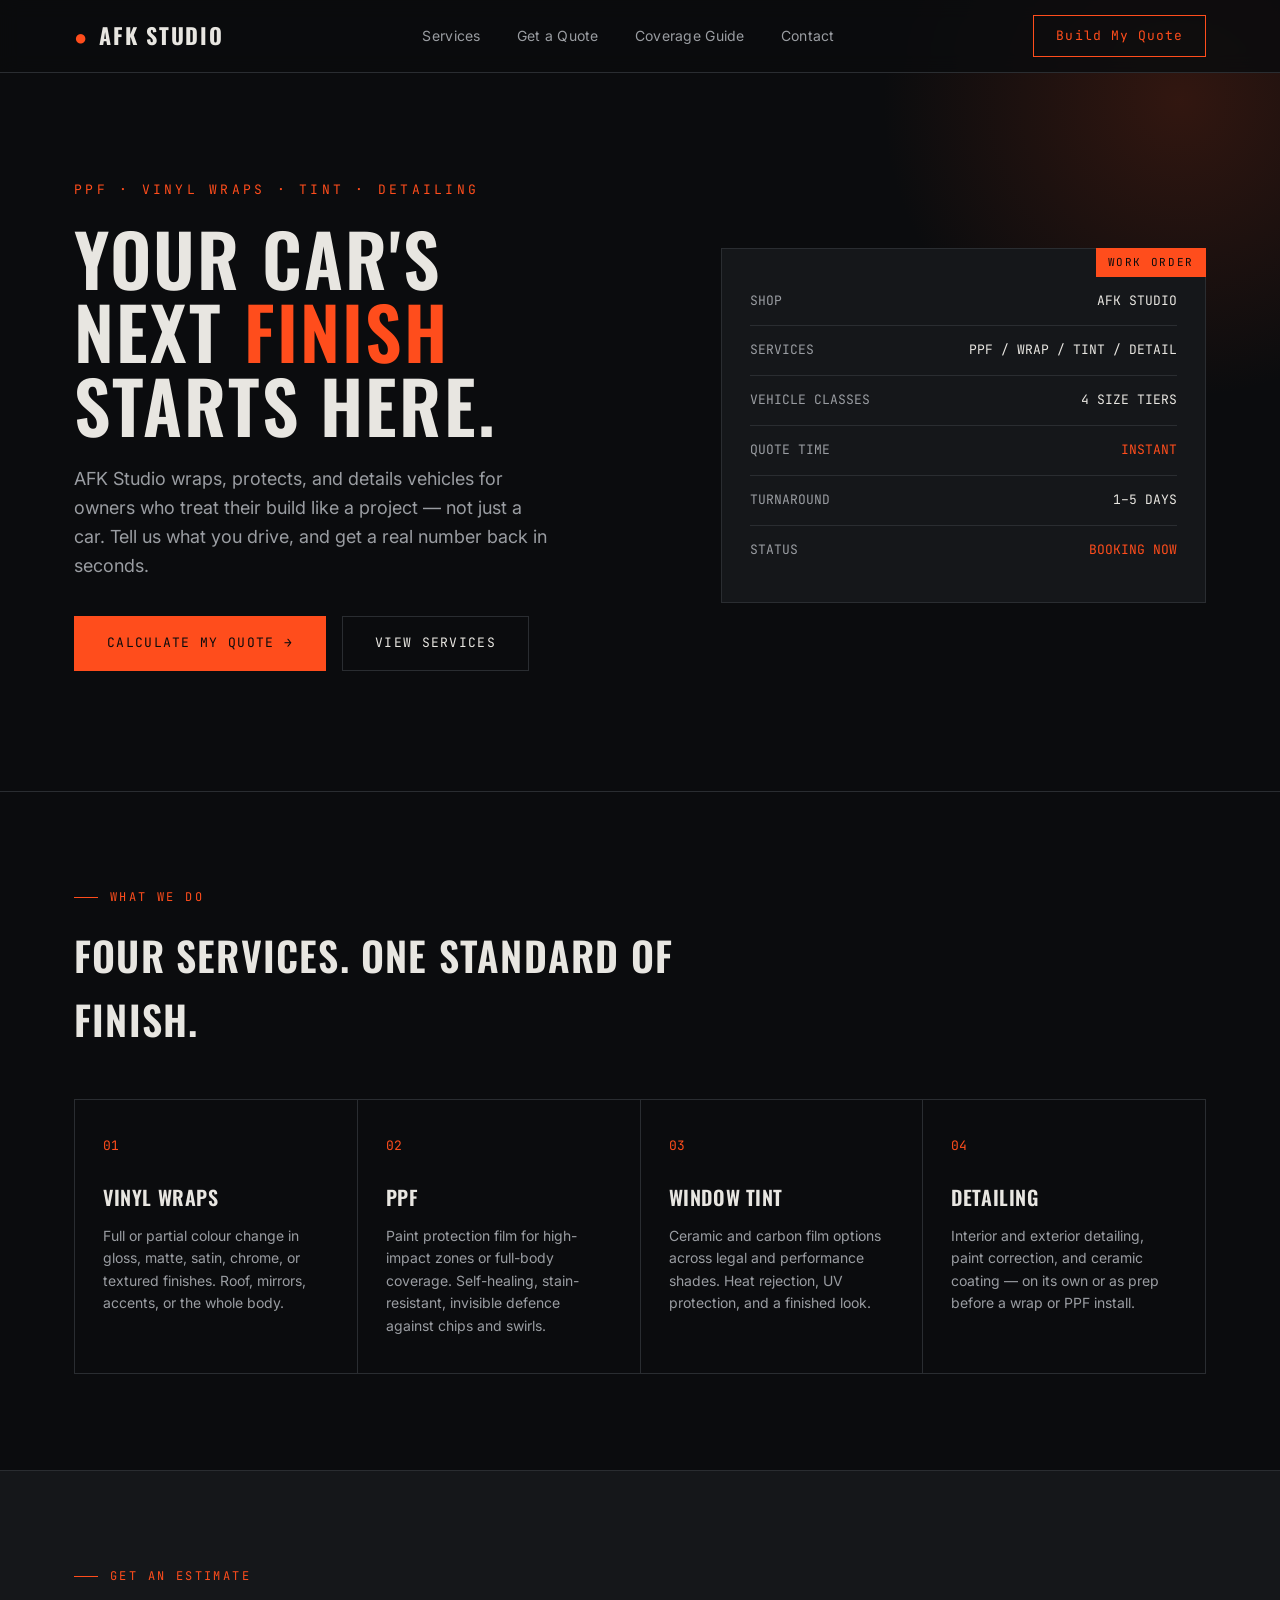
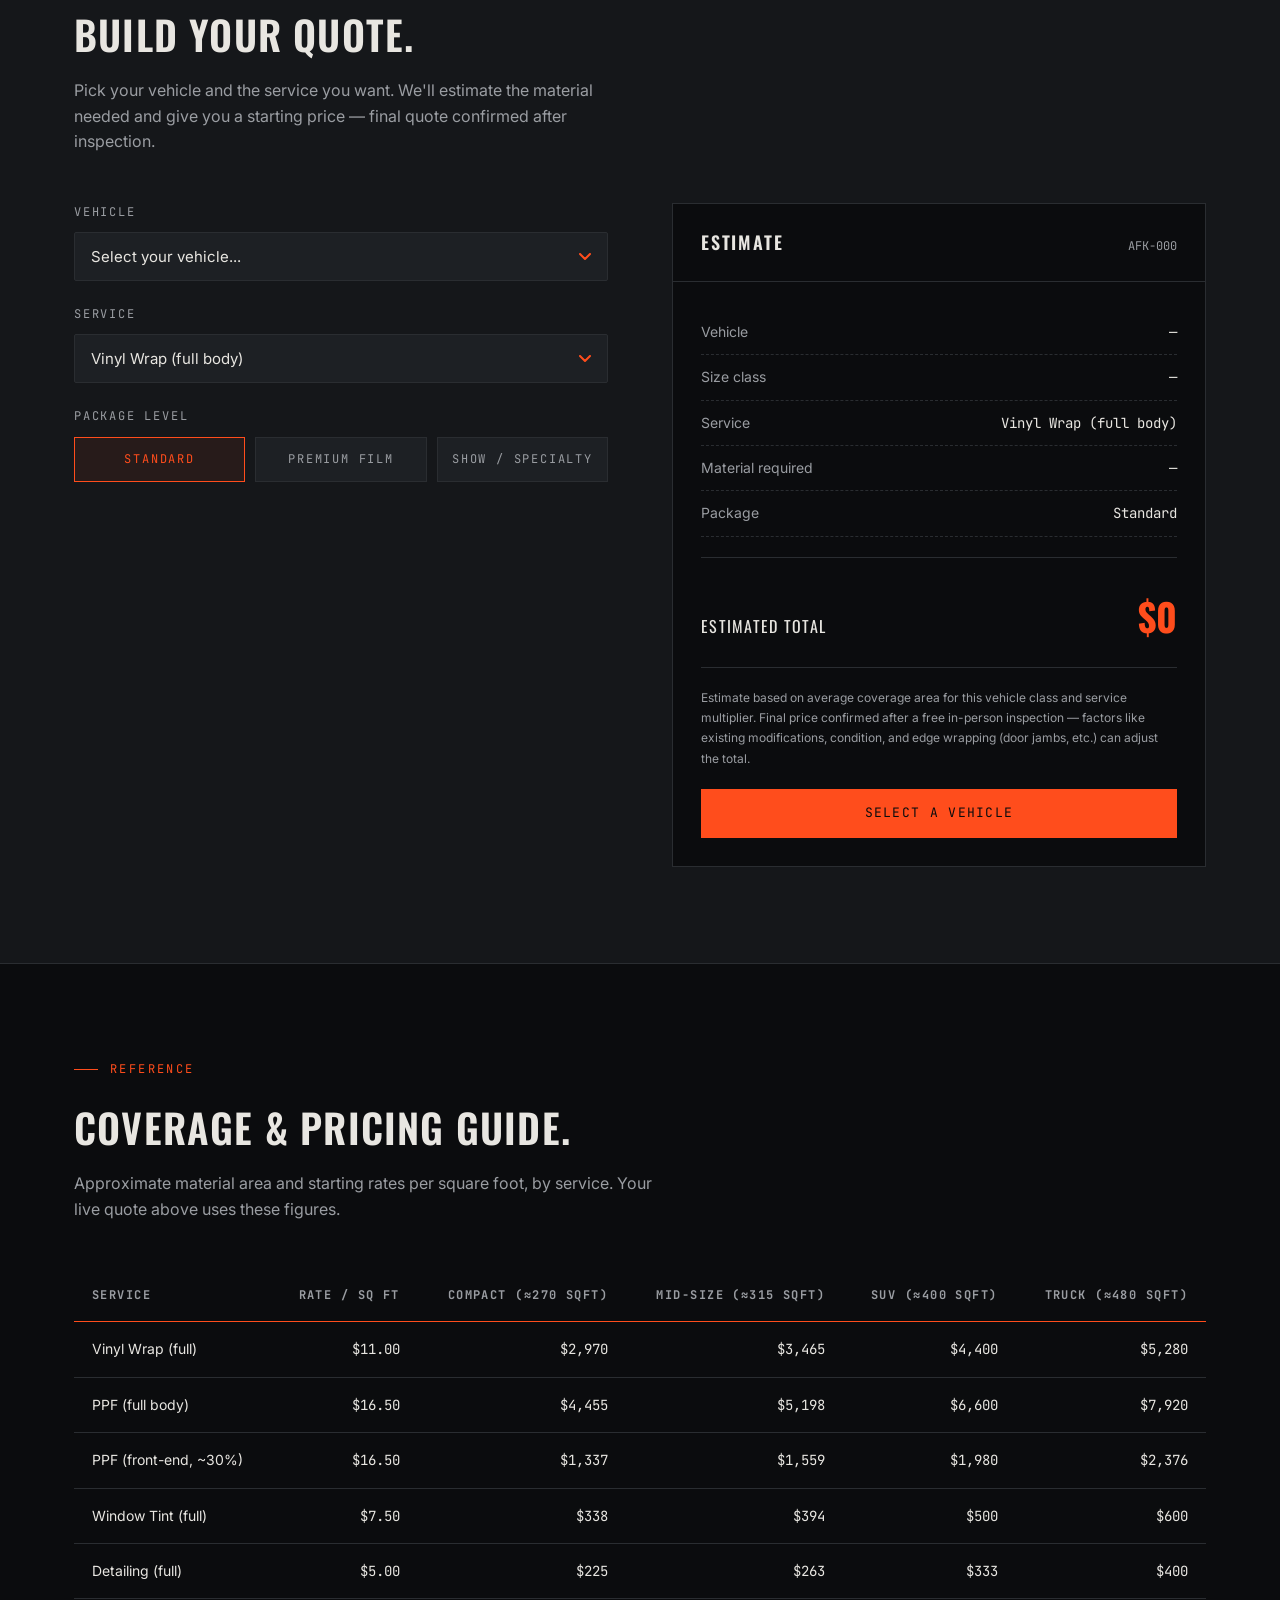
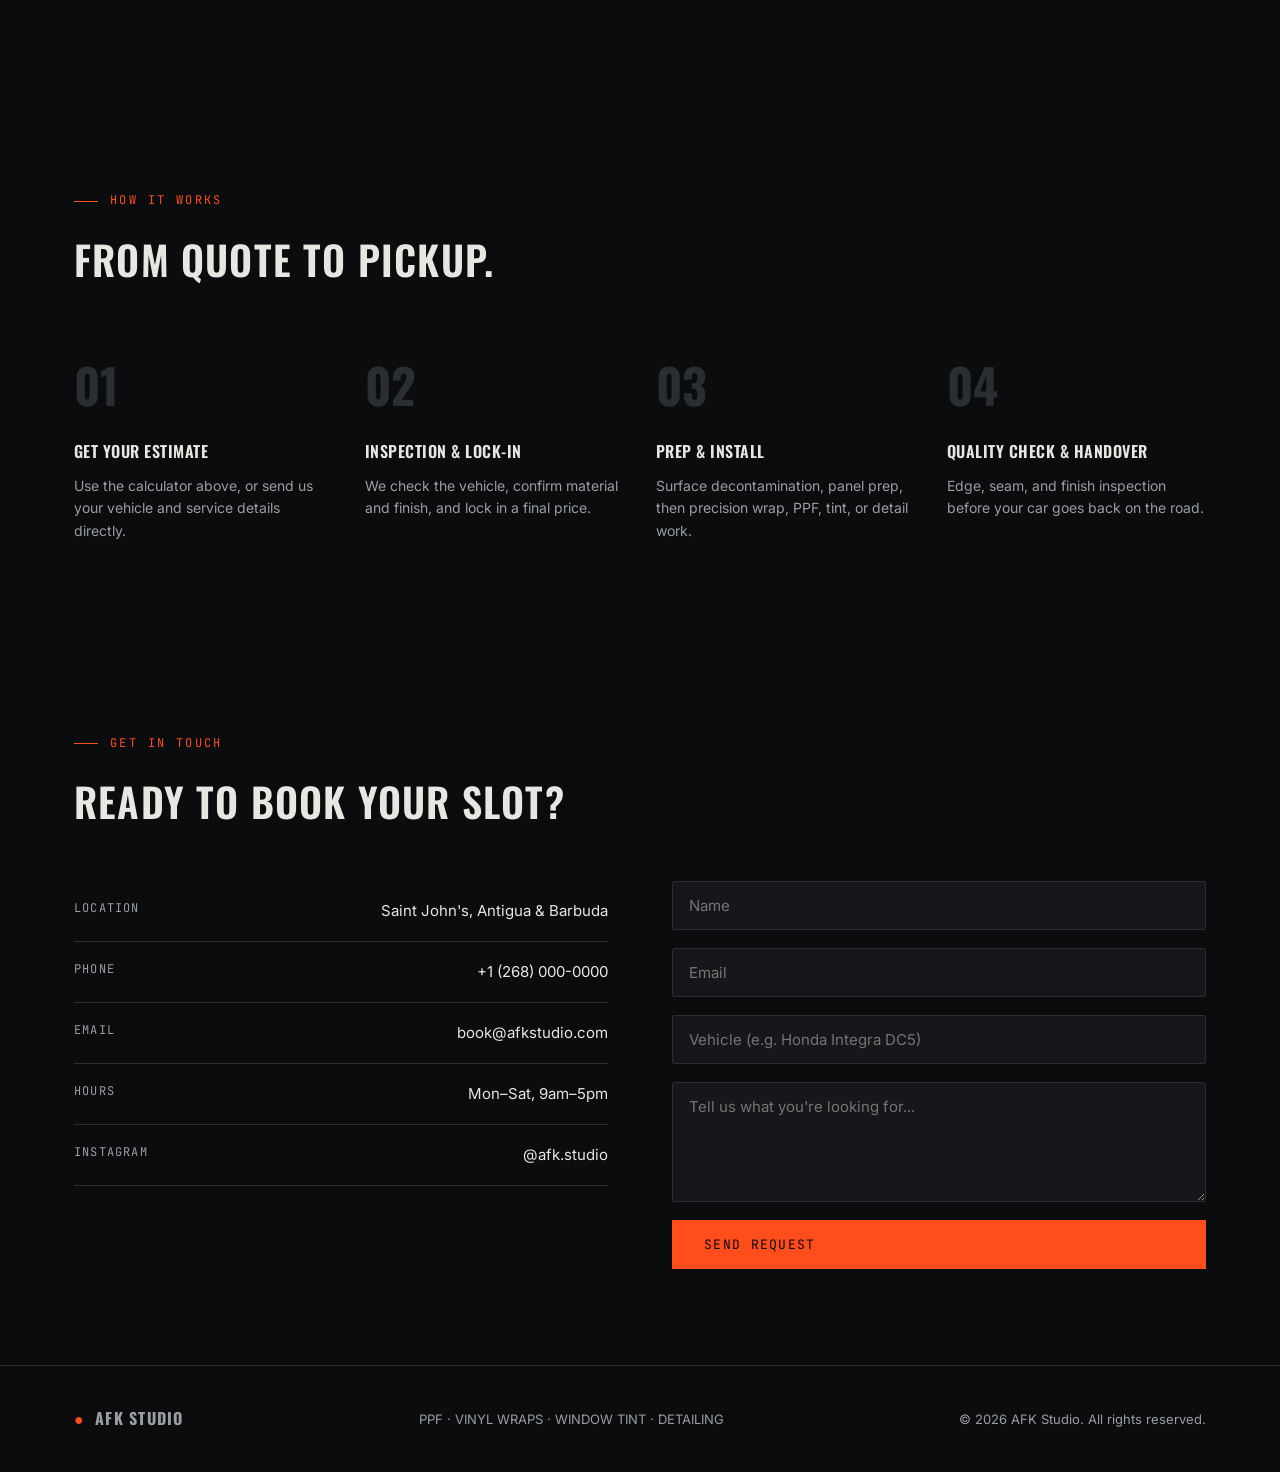
==== index.html @ 07e6b224 "Add files via upload" ====
<!DOCTYPE html>
<html lang="en">
<head>
<meta charset="UTF-8">
<meta name="viewport" content="width=device-width, initial-scale=1.0">
<title>AFK Studio — Vinyl Wraps, PPF, Tint & Detailing</title>
<link rel="preconnect" href="https://fonts.googleapis.com">
<link rel="preconnect" href="https://fonts.gstatic.com" crossorigin>
<link href="https://fonts.googleapis.com/css2?family=Oswald:wght@400;500;600;700&family=Inter:wght@400;500;600;700&family=JetBrains+Mono:wght@400;500&display=swap" rel="stylesheet">
<style>
  :root{
    --bg:#0B0C0E;
    --panel:#15171A;
    --panel-2:#1D2024;
    --line:#2A2D31;
    --text:#E8E6E1;
    --text-dim:#9A9D a2;
    --text-dim:#9A9DA2;
    --accent:#FF4D1C;
    --accent-dim:#7A2A14;
    --mono:#6B6E73;
    --radius:2px;
  }
  *{margin:0;padding:0;box-sizing:border-box;}
  html{scroll-behavior:smooth;}
  body{
    background:var(--bg);
    color:var(--text);
    font-family:'Inter',sans-serif;
    line-height:1.6;
    -webkit-font-smoothing:antialiased;
  }
  h1,h2,h3,h4{
    font-family:'Oswald',sans-serif;
    text-transform:uppercase;
    letter-spacing:0.03em;
    font-weight:600;
  }
  .mono{font-family:'JetBrains Mono',monospace;}
  a{color:inherit;text-decoration:none;}
  img{max-width:100%;display:block;}

  /* ===== Layout helpers ===== */
  .wrap{max-width:1180px;margin:0 auto;padding:0 24px;}
  section{padding:96px 0;}
  .section-label{
    font-family:'JetBrains Mono',monospace;
    font-size:12px;
    letter-spacing:0.2em;
    text-transform:uppercase;
    color:var(--accent);
    margin-bottom:16px;
    display:flex;
    align-items:center;
    gap:12px;
  }
  .section-label::before{
    content:'';
    width:24px;height:1px;background:var(--accent);
  }

  /* ===== Header ===== */
  header{
    position:fixed;top:0;left:0;right:0;
    z-index:100;
    background:rgba(11,12,14,0.85);
    backdrop-filter:blur(10px);
    border-bottom:1px solid var(--line);
  }
  .nav{
    max-width:1180px;margin:0 auto;padding:0 24px;
    height:72px;display:flex;align-items:center;justify-content:space-between;
  }
  .logo{
    font-family:'Oswald',sans-serif;
    font-size:22px;font-weight:700;
    letter-spacing:0.08em;
    display:flex;align-items:center;gap:10px;
  }
  .logo .dot{color:var(--accent);}
  .nav-links{display:flex;gap:36px;font-size:14px;letter-spacing:0.02em;}
  .nav-links a{color:var(--text-dim);transition:color .2s;}
  .nav-links a:hover{color:var(--text);}
  .nav-cta{
    border:1px solid var(--accent);
    color:var(--accent);
    padding:10px 22px;
    font-family:'JetBrains Mono',monospace;
    font-size:13px;
    letter-spacing:0.08em;
    transition:all .2s;
  }
  .nav-cta:hover{background:var(--accent);color:var(--bg);}
  .nav-toggle{display:none;}

  /* ===== Hero ===== */
  .hero{
    padding-top:180px;padding-bottom:120px;
    position:relative;
    overflow:hidden;
    border-bottom:1px solid var(--line);
  }
  .hero::before{
    content:'';
    position:absolute;
    top:-200px;right:-200px;
    width:600px;height:600px;
    background:radial-gradient(circle, var(--accent-dim) 0%, transparent 70%);
    opacity:0.35;
    pointer-events:none;
  }
  .hero-grid{
    display:grid;
    grid-template-columns:1.2fr 1fr;
    gap:64px;
    align-items:center;
    position:relative;
    z-index:1;
  }
  .hero-eyebrow{
    font-family:'JetBrains Mono',monospace;
    font-size:13px;
    color:var(--accent);
    letter-spacing:0.25em;
    margin-bottom:20px;
  }
  .hero h1{
    font-size:72px;
    line-height:1.02;
    margin-bottom:24px;
  }
  .hero h1 span{color:var(--accent);}
  .hero p{
    font-size:18px;
    color:var(--text-dim);
    max-width:480px;
    margin-bottom:36px;
  }
  .hero-actions{display:flex;gap:16px;flex-wrap:wrap;}
  .btn{
    padding:16px 32px;
    font-family:'JetBrains Mono',monospace;
    font-size:13px;
    letter-spacing:0.1em;
    text-transform:uppercase;
    border:1px solid transparent;
    transition:all .2s;
    cursor:pointer;
    display:inline-flex;align-items:center;gap:10px;
  }
  .btn-primary{background:var(--accent);color:var(--bg);}
  .btn-primary:hover{background:#ff6638;}
  .btn-ghost{border-color:var(--line);color:var(--text);}
  .btn-ghost:hover{border-color:var(--text-dim);}

  /* Hero spec card */
  .spec-card{
    background:var(--panel);
    border:1px solid var(--line);
    padding:28px;
    position:relative;
  }
  .spec-card::before{
    content:'WORK ORDER';
    position:absolute;top:-1px;right:-1px;
    background:var(--accent);
    color:var(--bg);
    font-family:'JetBrains Mono',monospace;
    font-size:11px;
    letter-spacing:0.15em;
    padding:6px 12px;
  }
  .spec-row{
    display:flex;justify-content:space-between;
    padding:14px 0;
    border-bottom:1px solid var(--line);
    font-family:'JetBrains Mono',monospace;
    font-size:13px;
  }
  .spec-row:last-child{border-bottom:none;}
  .spec-row .k{color:var(--text-dim);}
  .spec-row .v{color:var(--text);}
  .spec-row .v.accent{color:var(--accent);}

  /* ===== Services ===== */
  .services-grid{
    display:grid;
    grid-template-columns:repeat(4,1fr);
    gap:1px;
    background:var(--line);
    border:1px solid var(--line);
    margin-top:48px;
  }
  .service-card{
    background:var(--bg);
    padding:36px 28px;
    transition:background .2s;
  }
  .service-card:hover{background:var(--panel);}
  .service-num{
    font-family:'JetBrains Mono',monospace;
    font-size:13px;
    color:var(--accent);
    margin-bottom:24px;
  }
  .service-card h3{font-size:20px;margin-bottom:12px;}
  .service-card p{font-size:14px;color:var(--text-dim);}

  /* ===== Calculator ===== */
  .calc-section{
    background:var(--panel);
    border-top:1px solid var(--line);
    border-bottom:1px solid var(--line);
  }
  .calc-grid{
    display:grid;
    grid-template-columns:1fr 1fr;
    gap:64px;
    margin-top:48px;
  }
  .calc-form{display:flex;flex-direction:column;gap:24px;}
  .field label{
    display:block;
    font-family:'JetBrains Mono',monospace;
    font-size:12px;
    letter-spacing:0.15em;
    text-transform:uppercase;
    color:var(--text-dim);
    margin-bottom:10px;
  }
  .field select{
    width:100%;
    background:var(--panel-2);
    border:1px solid var(--line);
    color:var(--text);
    padding:14px 16px;
    font-family:'Inter',sans-serif;
    font-size:15px;
    appearance:none;
    cursor:pointer;
    border-radius:var(--radius);
    background-image:url("data:image/svg+xml,%3Csvg xmlns='http://www.w3.org/2000/svg' width='12' height='8' viewBox='0 0 12 8'%3E%3Cpath d='M1 1l5 5 5-5' stroke='%23FF4D1C' stroke-width='2' fill='none' stroke-linecap='round' stroke-linejoin='round'/%3E%3C/svg%3E");
    background-repeat:no-repeat;
    background-position:right 16px center;
  }
  .field select:focus{outline:2px solid var(--accent);outline-offset:1px;}
  .pkg-options{display:grid;grid-template-columns:1fr 1fr 1fr;gap:10px;}
  .pkg-opt{
    border:1px solid var(--line);
    padding:12px 10px;
    text-align:center;
    cursor:pointer;
    transition:all .15s;
    font-family:'JetBrains Mono',monospace;
    font-size:12px;
    letter-spacing:0.05em;
    background:var(--panel-2);
  }
  .pkg-opt:hover{border-color:var(--text-dim);}
  .pkg-opt.active{
    border-color:var(--accent);
    background:rgba(255,77,28,0.08);
    color:var(--accent);
  }
  .pkg-opt input{display:none;}

  /* Quote ticket */
  .ticket{
    background:var(--bg);
    border:1px solid var(--line);
    padding:0;
    align-self:start;
  }
  .ticket-head{
    padding:24px 28px;
    border-bottom:1px solid var(--line);
    display:flex;justify-content:space-between;align-items:baseline;
  }
  .ticket-head h3{font-size:18px;letter-spacing:0.1em;}
  .ticket-head .id{font-family:'JetBrains Mono',monospace;font-size:12px;color:var(--text-dim);}
  .ticket-body{padding:28px;}
  .ticket-line{
    display:flex;justify-content:space-between;
    padding:11px 0;
    font-size:14px;
    border-bottom:1px dashed var(--line);
  }
  .ticket-line:last-of-type{border-bottom:none;}
  .ticket-line .k{color:var(--text-dim);}
  .ticket-line .v{font-family:'JetBrains Mono',monospace;}
  .ticket-divider{height:1px;background:var(--line);margin:20px 0;}
  .ticket-total{
    display:flex;justify-content:space-between;align-items:baseline;
    padding-top:8px;
  }
  .ticket-total .k{
    font-family:'Oswald',sans-serif;
    font-size:16px;letter-spacing:0.08em;
    text-transform:uppercase;
  }
  .ticket-total .v{
    font-family:'Oswald',sans-serif;
    font-size:38px;
    color:var(--accent);
    font-weight:700;
  }
  .ticket-note{
    margin-top:20px;
    padding-top:20px;
    border-top:1px solid var(--line);
    font-size:12px;
    color:var(--text-dim);
    line-height:1.7;
  }
  .ticket-cta{
    display:block;
    text-align:center;
    margin-top:20px;
    padding:14px;
    background:var(--accent);
    color:var(--bg);
    font-family:'JetBrains Mono',monospace;
    font-size:13px;
    letter-spacing:0.1em;
    text-transform:uppercase;
    transition:background .2s;
  }
  .ticket-cta:hover{background:#ff6638;}

  /* ===== Gallery / Process ===== */
  .process-grid{
    display:grid;
    grid-template-columns:repeat(4,1fr);
    gap:32px;
    margin-top:56px;
  }
  .process-step{position:relative;padding-left:0;}
  .process-step .pnum{
    font-family:'Oswald',sans-serif;
    font-size:48px;
    color:var(--line);
    margin-bottom:16px;
    font-weight:700;
  }
  .process-step h4{font-size:16px;margin-bottom:10px;}
  .process-step p{font-size:14px;color:var(--text-dim);}

  /* ===== Coverage table ===== */
  table.coverage{
    width:100%;
    border-collapse:collapse;
    margin-top:48px;
    font-size:14px;
  }
  table.coverage th, table.coverage td{
    padding:16px 18px;
    border-bottom:1px solid var(--line);
    text-align:left;
  }
  table.coverage th{
    font-family:'JetBrains Mono',monospace;
    font-size:12px;
    letter-spacing:0.12em;
    text-transform:uppercase;
    color:var(--text-dim);
    border-bottom:1px solid var(--accent);
  }
  table.coverage td.num, table.coverage th.num{
    font-family:'JetBrains Mono',monospace;
    text-align:right;
  }

  /* ===== Contact ===== */
  .contact-grid{
    display:grid;
    grid-template-columns:1fr 1fr;
    gap:64px;
    margin-top:48px;
  }
  .contact-info .info-row{
    display:flex;justify-content:space-between;
    padding:18px 0;
    border-bottom:1px solid var(--line);
    font-size:15px;
  }
  .contact-info .info-row .k{color:var(--text-dim);font-family:'JetBrains Mono',monospace;font-size:12px;letter-spacing:0.1em;text-transform:uppercase;}
  .contact-form{display:flex;flex-direction:column;gap:18px;}
  .contact-form input, .contact-form textarea{
    background:var(--panel);
    border:1px solid var(--line);
    color:var(--text);
    padding:14px 16px;
    font-family:'Inter',sans-serif;
    font-size:15px;
    border-radius:var(--radius);
  }
  .contact-form input:focus, .contact-form textarea:focus{outline:2px solid var(--accent);outline-offset:1px;}
  .contact-form textarea{resize:vertical;min-height:120px;}

  /* ===== Footer ===== */
  footer{
    border-top:1px solid var(--line);
    padding:40px 0;
  }
  .footer-row{
    display:flex;justify-content:space-between;align-items:center;
    font-size:13px;color:var(--text-dim);
    flex-wrap:wrap;gap:16px;
  }
  .footer-row .logo{font-size:16px;}

  /* ===== Responsive ===== */
  @media (max-width:900px){
    .hero-grid{grid-template-columns:1fr;gap:48px;}
    .hero h1{font-size:48px;}
    .services-grid{grid-template-columns:1fr 1fr;}
    .calc-grid{grid-template-columns:1fr;gap:40px;}
    .process-grid{grid-template-columns:1fr 1fr;}
    .contact-grid{grid-template-columns:1fr;}
    .nav-links{display:none;}
  }
  @media (max-width:560px){
    .hero h1{font-size:36px;}
    .services-grid{grid-template-columns:1fr;}
    .process-grid{grid-template-columns:1fr;}
    .pkg-options{grid-template-columns:1fr;}
    section{padding:64px 0;}
  }

  @media (prefers-reduced-motion: reduce){
    html{scroll-behavior:auto;}
    *{transition:none !important;}
  }
</style>
</head>
<body>

<header>
  <div class="nav">
    <div class="logo"><span class="dot">●</span> AFK STUDIO</div>
    <nav class="nav-links">
      <a href="#services">Services</a>
      <a href="#quote">Get a Quote</a>
      <a href="#coverage">Coverage Guide</a>
      <a href="#contact">Contact</a>
    </nav>
    <a href="#quote" class="nav-cta">Build My Quote</a>
  </div>
</header>

<section class="hero">
  <div class="wrap hero-grid">
    <div>
      <div class="hero-eyebrow">PPF · VINYL WRAPS · TINT · DETAILING</div>
      <h1>Your car's<br>next <span>finish</span><br>starts here.</h1>
      <p>AFK Studio wraps, protects, and details vehicles for owners who treat their build like a project — not just a car. Tell us what you drive, and get a real number back in seconds.</p>
      <div class="hero-actions">
        <a href="#quote" class="btn btn-primary">Calculate My Quote →</a>
        <a href="#services" class="btn btn-ghost">View Services</a>
      </div>
    </div>
    <div class="spec-card">
      <div class="spec-row"><span class="k">SHOP</span><span class="v">AFK STUDIO</span></div>
      <div class="spec-row"><span class="k">SERVICES</span><span class="v">PPF / WRAP / TINT / DETAIL</span></div>
      <div class="spec-row"><span class="k">VEHICLE CLASSES</span><span class="v">4 SIZE TIERS</span></div>
      <div class="spec-row"><span class="k">QUOTE TIME</span><span class="v accent">INSTANT</span></div>
      <div class="spec-row"><span class="k">TURNAROUND</span><span class="v">1–5 DAYS</span></div>
      <div class="spec-row"><span class="k">STATUS</span><span class="v accent">BOOKING NOW</span></div>
    </div>
  </div>
</section>

<section id="services">
  <div class="wrap">
    <div class="section-label">What we do</div>
    <h2 style="font-size:40px;max-width:640px;">Four services. One standard of finish.</h2>
    <div class="services-grid">
      <div class="service-card">
        <div class="service-num">01</div>
        <h3>Vinyl Wraps</h3>
        <p>Full or partial colour change in gloss, matte, satin, chrome, or textured finishes. Roof, mirrors, accents, or the whole body.</p>
      </div>
      <div class="service-card">
        <div class="service-num">02</div>
        <h3>PPF</h3>
        <p>Paint protection film for high-impact zones or full-body coverage. Self-healing, stain-resistant, invisible defence against chips and swirls.</p>
      </div>
      <div class="service-card">
        <div class="service-num">03</div>
        <h3>Window Tint</h3>
        <p>Ceramic and carbon film options across legal and performance shades. Heat rejection, UV protection, and a finished look.</p>
      </div>
      <div class="service-card">
        <div class="service-num">04</div>
        <h3>Detailing</h3>
        <p>Interior and exterior detailing, paint correction, and ceramic coating — on its own or as prep before a wrap or PPF install.</p>
      </div>
    </div>
  </div>
</section>

<section class="calc-section" id="quote">
  <div class="wrap">
    <div class="section-label">Get an estimate</div>
    <h2 style="font-size:40px;max-width:640px;">Build your quote.</h2>
    <p style="color:var(--text-dim);max-width:560px;margin-top:12px;">Pick your vehicle and the service you want. We'll estimate the material needed and give you a starting price — final quote confirmed after inspection.</p>

    <div class="calc-grid">
      <div class="calc-form">
        <div class="field">
          <label for="vehicle">Vehicle</label>
          <select id="vehicle">
            <option value="" data-size="" data-sqft="0">Select your vehicle...</option>
            <optgroup label="Compact / Small Sedan">
              <option value="Honda Civic" data-size="compact" data-sqft="280">Honda Civic</option>
              <option value="Honda Integra / RSX (DC5)" data-size="compact" data-sqft="270">Honda Integra / RSX (DC5)</option>
              <option value="Toyota Corolla" data-size="compact" data-sqft="280">Toyota Corolla</option>
              <option value="Mazda 3" data-size="compact" data-sqft="285">Mazda 3</option>
              <option value="Mini Cooper" data-size="compact" data-sqft="260">Mini Cooper</option>
            </optgroup>
            <optgroup label="Mid-Size Sedan / Coupe">
              <option value="Honda Accord" data-size="midsize" data-sqft="320">Honda Accord</option>
              <option value="Toyota Camry" data-size="midsize" data-sqft="320">Toyota Camry</option>
              <option value="BMW 3 Series" data-size="midsize" data-sqft="310">BMW 3 Series</option>
              <option value="Nissan Altima" data-size="midsize" data-sqft="315">Nissan Altima</option>
              <option value="Mercedes C-Class" data-size="midsize" data-sqft="315">Mercedes C-Class</option>
            </optgroup>
            <optgroup label="SUV / Crossover">
              <option value="Toyota RAV4" data-size="suv" data-sqft="380">Toyota RAV4</option>
              <option value="Honda CR-V" data-size="suv" data-sqft="380">Honda CR-V</option>
              <option value="Jeep Grand Cherokee" data-size="suv" data-sqft="400">Jeep Grand Cherokee</option>
              <option value="BMW X5" data-size="suv" data-sqft="410">BMW X5</option>
              <option value="Range Rover Sport" data-size="suv" data-sqft="420">Range Rover Sport</option>
            </optgroup>
            <optgroup label="Truck / Large SUV">
              <option value="Toyota Hilux" data-size="truck" data-sqft="460">Toyota Hilux</option>
              <option value="Ford F-150" data-size="truck" data-sqft="500">Ford F-150</option>
              <option value="Toyota Land Cruiser" data-size="truck" data-sqft="480">Toyota Land Cruiser</option>
              <option value="Chevrolet Tahoe" data-size="truck" data-sqft="490">Chevrolet Tahoe</option>
              <option value="Nissan Patrol" data-size="truck" data-sqft="490">Nissan Patrol</option>
            </optgroup>
          </select>
        </div>

        <div class="field">
          <label for="service">Service</label>
          <select id="service">
            <option value="wrap">Vinyl Wrap (full body)</option>
            <option value="ppf">PPF (full body)</option>
            <option value="ppf-partial">PPF (front-end / high-impact)</option>
            <option value="tint">Window Tint (full vehicle)</option>
            <option value="detail">Detailing (full interior + exterior)</option>
          </select>
        </div>

        <div class="field">
          <label>Package Level</label>
          <div class="pkg-options" id="pkgOptions">
            <label class="pkg-opt active" data-mult="1">
              <input type="radio" name="pkg" value="1" checked>Standard
            </label>
            <label class="pkg-opt" data-mult="1.25">
              <input type="radio" name="pkg" value="1.25">Premium Film
            </label>
            <label class="pkg-opt" data-mult="1.5">
              <input type="radio" name="pkg" value="1.5">Show / Specialty
            </label>
          </div>
        </div>
      </div>

      <div class="ticket">
        <div class="ticket-head">
          <h3>Estimate</h3>
          <span class="id mono" id="ticketId">AFK-000</span>
        </div>
        <div class="ticket-body">
          <div class="ticket-line"><span class="k">Vehicle</span><span class="v" id="outVehicle">—</span></div>
          <div class="ticket-line"><span class="k">Size class</span><span class="v" id="outSize">—</span></div>
          <div class="ticket-line"><span class="k">Service</span><span class="v" id="outService">—</span></div>
          <div class="ticket-line"><span class="k">Material required</span><span class="v" id="outMaterial">—</span></div>
          <div class="ticket-line"><span class="k">Package</span><span class="v" id="outPkg">Standard</span></div>

          <div class="ticket-divider"></div>

          <div class="ticket-total">
            <span class="k">Estimated total</span>
            <span class="v" id="outTotal">$0</span>
          </div>

          <div class="ticket-note">
            Estimate based on average coverage area for this vehicle class and service multiplier. Final price confirmed after a free in-person inspection — factors like existing modifications, condition, and edge wrapping (door jambs, etc.) can adjust the total.
          </div>

          <a href="#contact" class="ticket-cta" id="ticketCta">Book This Quote</a>
        </div>
      </div>
    </div>
  </div>
</section>

<section id="coverage">
  <div class="wrap">
    <div class="section-label">Reference</div>
    <h2 style="font-size:40px;max-width:640px;">Coverage &amp; pricing guide.</h2>
    <p style="color:var(--text-dim);max-width:600px;margin-top:12px;">Approximate material area and starting rates per square foot, by service. Your live quote above uses these figures.</p>

    <table class="coverage">
      <thead>
        <tr>
          <th>Service</th>
          <th class="num">Rate / sq ft</th>
          <th class="num">Compact (≈270 sqft)</th>
          <th class="num">Mid-size (≈315 sqft)</th>
          <th class="num">SUV (≈400 sqft)</th>
          <th class="num">Truck (≈480 sqft)</th>
        </tr>
      </thead>
      <tbody>
        <tr>
          <td>Vinyl Wrap (full)</td>
          <td class="num">$11.00</td>
          <td class="num">$2,970</td>
          <td class="num">$3,465</td>
          <td class="num">$4,400</td>
          <td class="num">$5,280</td>
        </tr>
        <tr>
          <td>PPF (full body)</td>
          <td class="num">$16.50</td>
          <td class="num">$4,455</td>
          <td class="num">$5,198</td>
          <td class="num">$6,600</td>
          <td class="num">$7,920</td>
        </tr>
        <tr>
          <td>PPF (front-end, ~30%)</td>
          <td class="num">$16.50</td>
          <td class="num">$1,337</td>
          <td class="num">$1,559</td>
          <td class="num">$1,980</td>
          <td class="num">$2,376</td>
        </tr>
        <tr>
          <td>Window Tint (full)</td>
          <td class="num">$7.50</td>
          <td class="num">$338</td>
          <td class="num">$394</td>
          <td class="num">$500</td>
          <td class="num">$600</td>
        </tr>
        <tr>
          <td>Detailing (full)</td>
          <td class="num">$5.00</td>
          <td class="num">$225</td>
          <td class="num">$263</td>
          <td class="num">$333</td>
          <td class="num">$400</td>
        </tr>
      </tbody>
    </table>
  </div>
</section>

<section>
  <div class="wrap">
    <div class="section-label">How it works</div>
    <h2 style="font-size:40px;max-width:640px;">From quote to pickup.</h2>
    <div class="process-grid">
      <div class="process-step">
        <div class="pnum">01</div>
        <h4>Get your estimate</h4>
        <p>Use the calculator above, or send us your vehicle and service details directly.</p>
      </div>
      <div class="process-step">
        <div class="pnum">02</div>
        <h4>Inspection &amp; lock-in</h4>
        <p>We check the vehicle, confirm material and finish, and lock in a final price.</p>
      </div>
      <div class="process-step">
        <div class="pnum">03</div>
        <h4>Prep &amp; install</h4>
        <p>Surface decontamination, panel prep, then precision wrap, PPF, tint, or detail work.</p>
      </div>
      <div class="process-step">
        <div class="pnum">04</div>
        <h4>Quality check &amp; handover</h4>
        <p>Edge, seam, and finish inspection before your car goes back on the road.</p>
      </div>
    </div>
  </div>
</section>

<section id="contact">
  <div class="wrap">
    <div class="section-label">Get in touch</div>
    <h2 style="font-size:40px;max-width:640px;">Ready to book your slot?</h2>
    <div class="contact-grid">
      <div class="contact-info">
        <div class="info-row"><span class="k">Location</span><span>Saint John's, Antigua &amp; Barbuda</span></div>
        <div class="info-row"><span class="k">Phone</span><span>+1 (268) 000-0000</span></div>
        <div class="info-row"><span class="k">Email</span><span>book@afkstudio.com</span></div>
        <div class="info-row"><span class="k">Hours</span><span>Mon–Sat, 9am–5pm</span></div>
        <div class="info-row"><span class="k">Instagram</span><span>@afk.studio</span></div>
      </div>
      <form class="contact-form" onsubmit="event.preventDefault(); alert('Thanks — we\'ll get back to you shortly.');">
        <input type="text" placeholder="Name" required>
        <input type="email" placeholder="Email" required>
        <input type="text" placeholder="Vehicle (e.g. Honda Integra DC5)">
        <textarea placeholder="Tell us what you're looking for..."></textarea>
        <button type="submit" class="btn btn-primary" style="border:none;">Send Request</button>
      </form>
    </div>
  </div>
</section>

<footer>
  <div class="wrap footer-row">
    <div class="logo"><span class="dot">●</span> AFK STUDIO</div>
    <div>PPF · VINYL WRAPS · WINDOW TINT · DETAILING</div>
    <div>© 2026 AFK Studio. All rights reserved.</div>
  </div>
</footer>

<script>
  // Service rates per sq ft
  const rates = {
    wrap: 11.00,
    ppf: 16.50,
    'ppf-partial': 16.50,
    tint: 7.50,
    detail: 5.00
  };

  const serviceLabels = {
    wrap: 'Vinyl Wrap (full body)',
    ppf: 'PPF (full body)',
    'ppf-partial': 'PPF (front-end / high-impact)',
    tint: 'Window Tint (full vehicle)',
    detail: 'Detailing (full interior + exterior)'
  };

  const sizeLabels = {
    compact: 'Compact / Small Sedan',
    midsize: 'Mid-size Sedan / Coupe',
    suv: 'SUV / Crossover',
    truck: 'Truck / Large SUV'
  };

  // Coverage area multiplier for partial services
  const coverageFactor = {
    wrap: 1,
    ppf: 1,
    'ppf-partial': 0.30,
    tint: 0.18,
    detail: 1
  };

  const vehicleSel = document.getElementById('vehicle');
  const serviceSel = document.getElementById('service');
  const pkgOptions = document.querySelectorAll('.pkg-opt');

  const outVehicle = document.getElementById('outVehicle');
  const outSize = document.getElementById('outSize');
  const outService = document.getElementById('outService');
  const outMaterial = document.getElementById('outMaterial');
  const outPkg = document.getElementById('outPkg');
  const outTotal = document.getElementById('outTotal');
  const ticketId = document.getElementById('ticketId');
  const ticketCta = document.getElementById('ticketCta');

  let activePkgMult = 1;
  let activePkgLabel = 'Standard';

  pkgOptions.forEach(opt => {
    opt.addEventListener('click', () => {
      pkgOptions.forEach(o => o.classList.remove('active'));
      opt.classList.add('active');
      activePkgMult = parseFloat(opt.dataset.mult);
      activePkgLabel = opt.textContent.trim();
      calculate();
    });
  });

  function calculate(){
    const vOpt = vehicleSel.options[vehicleSel.selectedIndex];
    const sqft = parseFloat(vOpt.dataset.sqft) || 0;
    const size = vOpt.dataset.size || '';
    const vehicleName = vOpt.value;
    const service = serviceSel.value;

    if (!vehicleName) {
      outVehicle.textContent = '—';
      outSize.textContent = '—';
      outService.textContent = serviceLabels[service];
      outMaterial.textContent = '—';
      outPkg.textContent = activePkgLabel;
      outTotal.textContent = '$0';
      ticketId.textContent = 'AFK-000';
      ticketCta.textContent = 'Select a Vehicle';
      return;
    }

    const factor = coverageFactor[service];
    const materialSqft = Math.round(sqft * factor);
    const rate = rates[service];
    const total = Math.round(materialSqft * rate * activePkgMult);

    outVehicle.textContent = vehicleName;
    outSize.textContent = sizeLabels[size] || '—';
    outService.textContent = serviceLabels[service];
    outMaterial.textContent = materialSqft + ' sq ft';
    outPkg.textContent = activePkgLabel;
    outTotal.textContent = '$' + total.toLocaleString();

    ticketId.textContent = 'AFK-' + String(sqft).padStart(3,'0');
    ticketCta.textContent = 'Book This Quote';
  }

  vehicleSel.addEventListener('change', calculate);
  serviceSel.addEventListener('change', calculate);

  calculate();
</script>

</body>
</html>
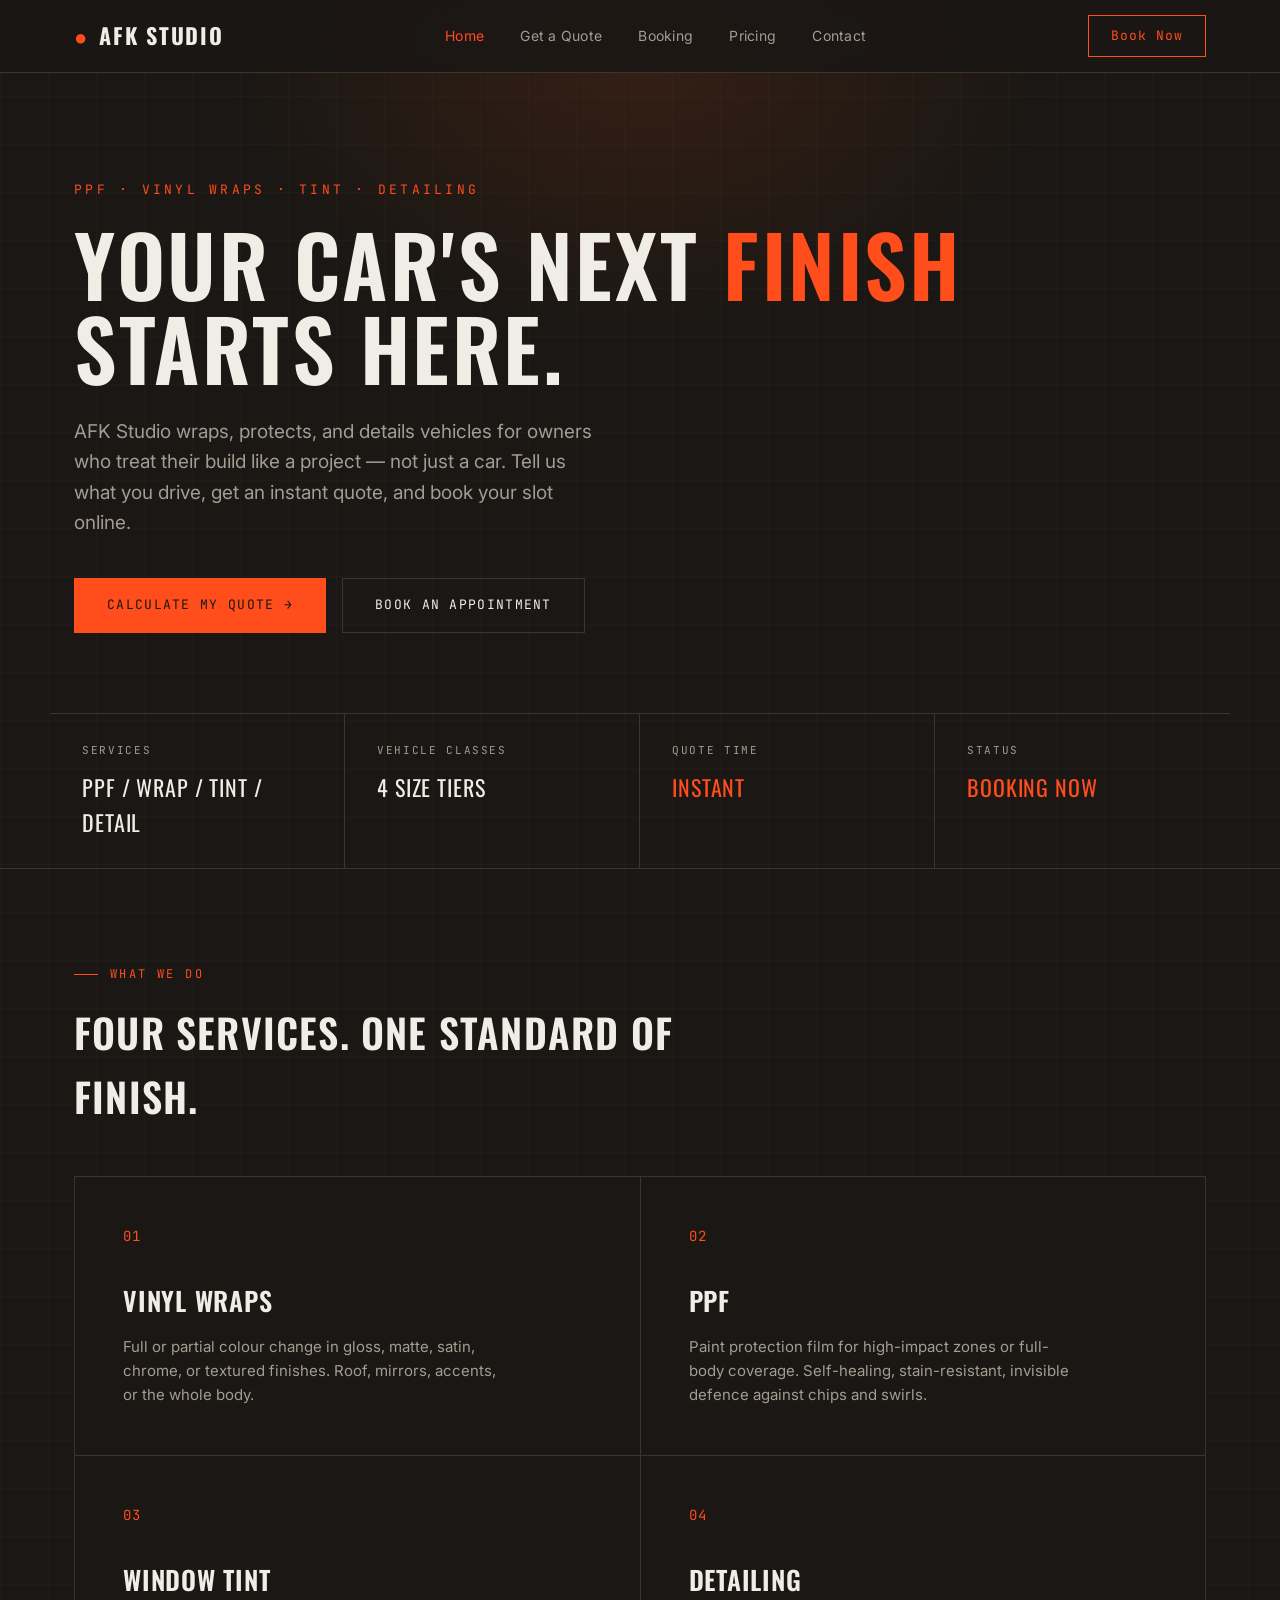
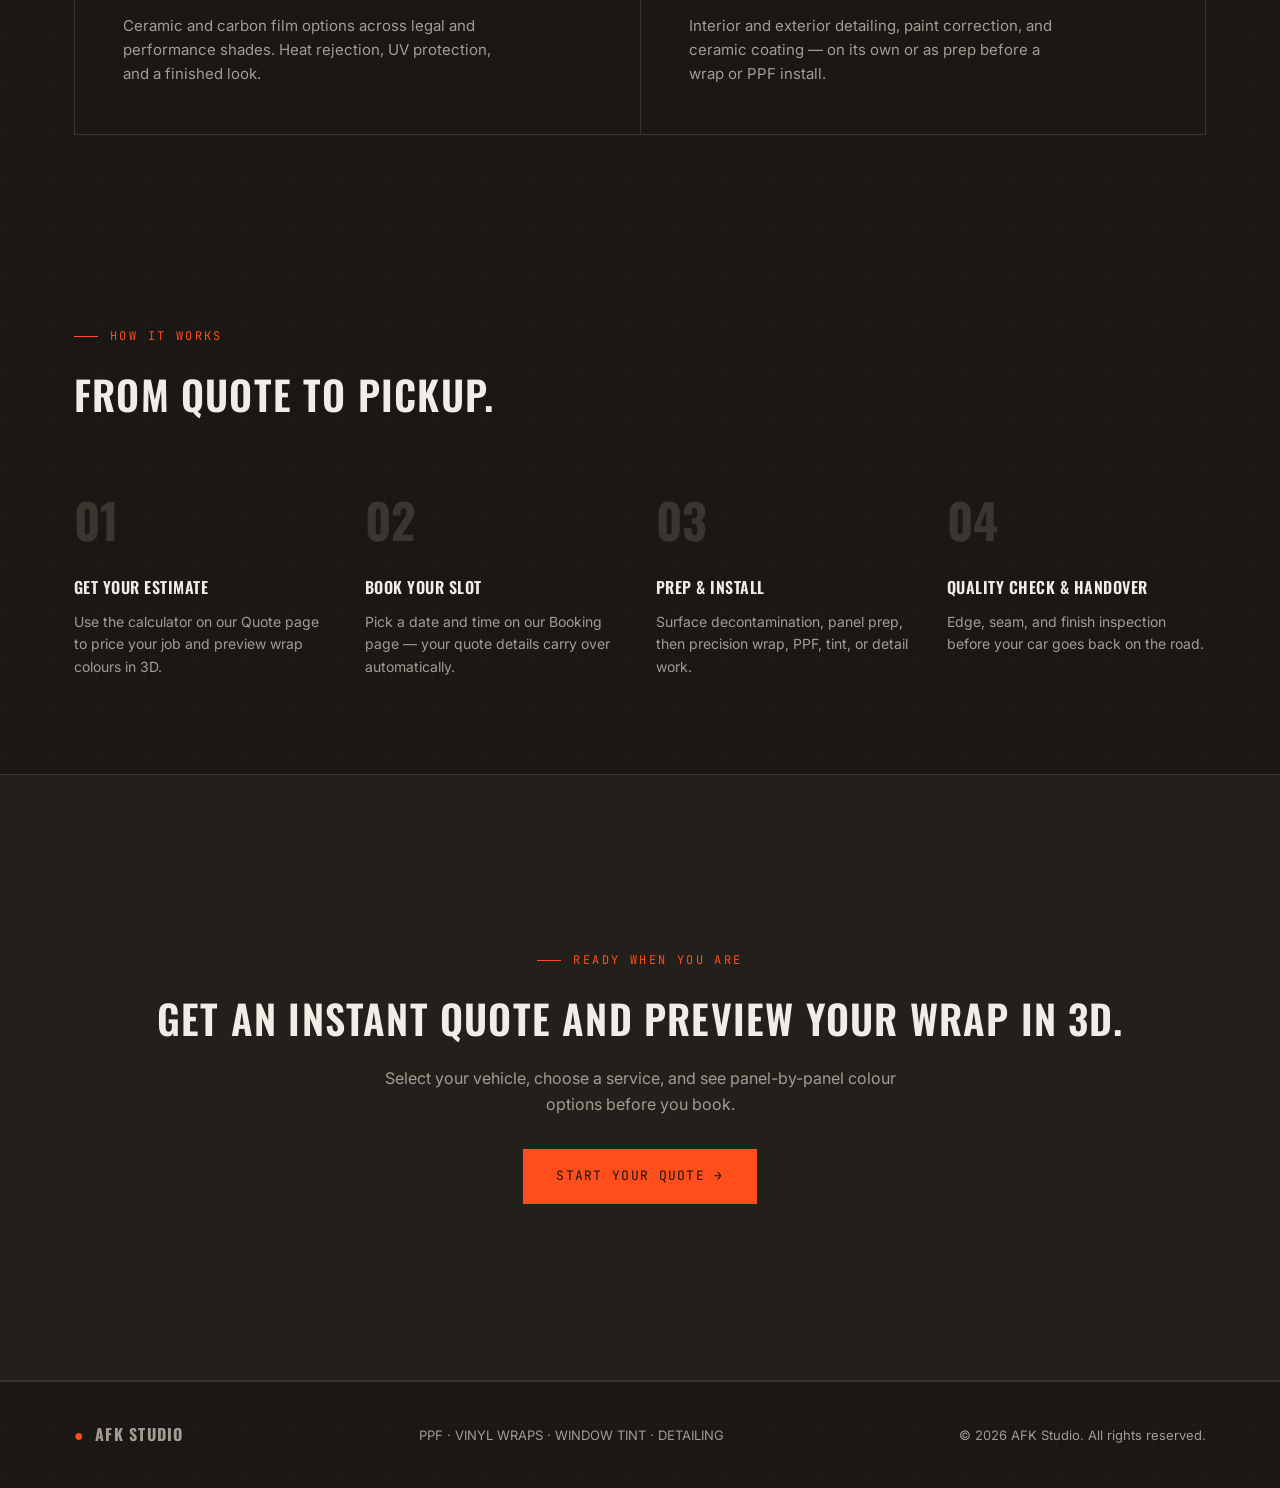
==== commit f1a1ee1b: "separate" ====
--- a/index.html
+++ b/index.html
@@ -1,827 +1,140 @@
-<!DOCTYPE html>
-<html lang="en">
-<head>
-<meta charset="UTF-8">
-<meta name="viewport" content="width=device-width, initial-scale=1.0">
-<title>AFK Studio — Vinyl Wraps, PPF, Tint & Detailing</title>
-<link rel="preconnect" href="https://fonts.googleapis.com">
-<link rel="preconnect" href="https://fonts.gstatic.com" crossorigin>
-<link href="https://fonts.googleapis.com/css2?family=Oswald:wght@400;500;600;700&family=Inter:wght@400;500;600;700&family=JetBrains+Mono:wght@400;500&display=swap" rel="stylesheet">
-<style>
-  :root{
-    --bg:#0B0C0E;
-    --panel:#15171A;
-    --panel-2:#1D2024;
-    --line:#2A2D31;
-    --text:#E8E6E1;
-    --text-dim:#9A9D a2;
-    --text-dim:#9A9DA2;
-    --accent:#FF4D1C;
-    --accent-dim:#7A2A14;
-    --mono:#6B6E73;
-    --radius:2px;
-  }
-  *{margin:0;padding:0;box-sizing:border-box;}
-  html{scroll-behavior:smooth;}
-  body{
-    background:var(--bg);
-    color:var(--text);
-    font-family:'Inter',sans-serif;
-    line-height:1.6;
-    -webkit-font-smoothing:antialiased;
-  }
-  h1,h2,h3,h4{
-    font-family:'Oswald',sans-serif;
-    text-transform:uppercase;
-    letter-spacing:0.03em;
-    font-weight:600;
-  }
-  .mono{font-family:'JetBrains Mono',monospace;}
-  a{color:inherit;text-decoration:none;}
-  img{max-width:100%;display:block;}
-
-  /* ===== Layout helpers ===== */
-  .wrap{max-width:1180px;margin:0 auto;padding:0 24px;}
-  section{padding:96px 0;}
-  .section-label{
-    font-family:'JetBrains Mono',monospace;
-    font-size:12px;
-    letter-spacing:0.2em;
-    text-transform:uppercase;
-    color:var(--accent);
-    margin-bottom:16px;
-    display:flex;
-    align-items:center;
-    gap:12px;
-  }
-  .section-label::before{
-    content:'';
-    width:24px;height:1px;background:var(--accent);
-  }
-
-  /* ===== Header ===== */
-  header{
-    position:fixed;top:0;left:0;right:0;
-    z-index:100;
-    background:rgba(11,12,14,0.85);
-    backdrop-filter:blur(10px);
-    border-bottom:1px solid var(--line);
-  }
-  .nav{
-    max-width:1180px;margin:0 auto;padding:0 24px;
-    height:72px;display:flex;align-items:center;justify-content:space-between;
-  }
-  .logo{
-    font-family:'Oswald',sans-serif;
-    font-size:22px;font-weight:700;
-    letter-spacing:0.08em;
-    display:flex;align-items:center;gap:10px;
-  }
-  .logo .dot{color:var(--accent);}
-  .nav-links{display:flex;gap:36px;font-size:14px;letter-spacing:0.02em;}
-  .nav-links a{color:var(--text-dim);transition:color .2s;}
-  .nav-links a:hover{color:var(--text);}
-  .nav-cta{
-    border:1px solid var(--accent);
-    color:var(--accent);
-    padding:10px 22px;
-    font-family:'JetBrains Mono',monospace;
-    font-size:13px;
-    letter-spacing:0.08em;
-    transition:all .2s;
-  }
-  .nav-cta:hover{background:var(--accent);color:var(--bg);}
-  .nav-toggle{display:none;}
-
-  /* ===== Hero ===== */
-  .hero{
-    padding-top:180px;padding-bottom:120px;
-    position:relative;
-    overflow:hidden;
-    border-bottom:1px solid var(--line);
-  }
-  .hero::before{
-    content:'';
-    position:absolute;
-    top:-200px;right:-200px;
-    width:600px;height:600px;
-    background:radial-gradient(circle, var(--accent-dim) 0%, transparent 70%);
-    opacity:0.35;
-    pointer-events:none;
-  }
-  .hero-grid{
-    display:grid;
-    grid-template-columns:1.2fr 1fr;
-    gap:64px;
-    align-items:center;
-    position:relative;
-    z-index:1;
-  }
-  .hero-eyebrow{
-    font-family:'JetBrains Mono',monospace;
-    font-size:13px;
-    color:var(--accent);
-    letter-spacing:0.25em;
-    margin-bottom:20px;
-  }
-  .hero h1{
-    font-size:72px;
-    line-height:1.02;
-    margin-bottom:24px;
-  }
-  .hero h1 span{color:var(--accent);}
-  .hero p{
-    font-size:18px;
-    color:var(--text-dim);
-    max-width:480px;
-    margin-bottom:36px;
-  }
-  .hero-actions{display:flex;gap:16px;flex-wrap:wrap;}
-  .btn{
-    padding:16px 32px;
-    font-family:'JetBrains Mono',monospace;
-    font-size:13px;
-    letter-spacing:0.1em;
-    text-transform:uppercase;
-    border:1px solid transparent;
-    transition:all .2s;
-    cursor:pointer;
-    display:inline-flex;align-items:center;gap:10px;
-  }
-  .btn-primary{background:var(--accent);color:var(--bg);}
-  .btn-primary:hover{background:#ff6638;}
-  .btn-ghost{border-color:var(--line);color:var(--text);}
-  .btn-ghost:hover{border-color:var(--text-dim);}
-
-  /* Hero spec card */
-  .spec-card{
-    background:var(--panel);
-    border:1px solid var(--line);
-    padding:28px;
-    position:relative;
-  }
-  .spec-card::before{
-    content:'WORK ORDER';
-    position:absolute;top:-1px;right:-1px;
-    background:var(--accent);
-    color:var(--bg);
-    font-family:'JetBrains Mono',monospace;
-    font-size:11px;
-    letter-spacing:0.15em;
-    padding:6px 12px;
-  }
-  .spec-row{
-    display:flex;justify-content:space-between;
-    padding:14px 0;
-    border-bottom:1px solid var(--line);
-    font-family:'JetBrains Mono',monospace;
-    font-size:13px;
-  }
-  .spec-row:last-child{border-bottom:none;}
-  .spec-row .k{color:var(--text-dim);}
-  .spec-row .v{color:var(--text);}
-  .spec-row .v.accent{color:var(--accent);}
-
-  /* ===== Services ===== */
-  .services-grid{
-    display:grid;
-    grid-template-columns:repeat(4,1fr);
-    gap:1px;
-    background:var(--line);
-    border:1px solid var(--line);
-    margin-top:48px;
-  }
-  .service-card{
-    background:var(--bg);
-    padding:36px 28px;
-    transition:background .2s;
-  }
-  .service-card:hover{background:var(--panel);}
-  .service-num{
-    font-family:'JetBrains Mono',monospace;
-    font-size:13px;
-    color:var(--accent);
-    margin-bottom:24px;
-  }
-  .service-card h3{font-size:20px;margin-bottom:12px;}
-  .service-card p{font-size:14px;color:var(--text-dim);}
-
-  /* ===== Calculator ===== */
-  .calc-section{
-    background:var(--panel);
-    border-top:1px solid var(--line);
-    border-bottom:1px solid var(--line);
-  }
-  .calc-grid{
-    display:grid;
-    grid-template-columns:1fr 1fr;
-    gap:64px;
-    margin-top:48px;
-  }
-  .calc-form{display:flex;flex-direction:column;gap:24px;}
-  .field label{
-    display:block;
-    font-family:'JetBrains Mono',monospace;
-    font-size:12px;
-    letter-spacing:0.15em;
-    text-transform:uppercase;
-    color:var(--text-dim);
-    margin-bottom:10px;
-  }
-  .field select{
-    width:100%;
-    background:var(--panel-2);
-    border:1px solid var(--line);
-    color:var(--text);
-    padding:14px 16px;
-    font-family:'Inter',sans-serif;
-    font-size:15px;
-    appearance:none;
-    cursor:pointer;
-    border-radius:var(--radius);
-    background-image:url("data:image/svg+xml,%3Csvg xmlns='http://www.w3.org/2000/svg' width='12' height='8' viewBox='0 0 12 8'%3E%3Cpath d='M1 1l5 5 5-5' stroke='%23FF4D1C' stroke-width='2' fill='none' stroke-linecap='round' stroke-linejoin='round'/%3E%3C/svg%3E");
-    background-repeat:no-repeat;
-    background-position:right 16px center;
-  }
-  .field select:focus{outline:2px solid var(--accent);outline-offset:1px;}
-  .pkg-options{display:grid;grid-template-columns:1fr 1fr 1fr;gap:10px;}
-  .pkg-opt{
-    border:1px solid var(--line);
-    padding:12px 10px;
-    text-align:center;
-    cursor:pointer;
-    transition:all .15s;
-    font-family:'JetBrains Mono',monospace;
-    font-size:12px;
-    letter-spacing:0.05em;
-    background:var(--panel-2);
-  }
-  .pkg-opt:hover{border-color:var(--text-dim);}
-  .pkg-opt.active{
-    border-color:var(--accent);
-    background:rgba(255,77,28,0.08);
-    color:var(--accent);
-  }
-  .pkg-opt input{display:none;}
-
-  /* Quote ticket */
-  .ticket{
-    background:var(--bg);
-    border:1px solid var(--line);
-    padding:0;
-    align-self:start;
-  }
-  .ticket-head{
-    padding:24px 28px;
-    border-bottom:1px solid var(--line);
-    display:flex;justify-content:space-between;align-items:baseline;
-  }
-  .ticket-head h3{font-size:18px;letter-spacing:0.1em;}
-  .ticket-head .id{font-family:'JetBrains Mono',monospace;font-size:12px;color:var(--text-dim);}
-  .ticket-body{padding:28px;}
-  .ticket-line{
-    display:flex;justify-content:space-between;
-    padding:11px 0;
-    font-size:14px;
-    border-bottom:1px dashed var(--line);
-  }
-  .ticket-line:last-of-type{border-bottom:none;}
-  .ticket-line .k{color:var(--text-dim);}
-  .ticket-line .v{font-family:'JetBrains Mono',monospace;}
-  .ticket-divider{height:1px;background:var(--line);margin:20px 0;}
-  .ticket-total{
-    display:flex;justify-content:space-between;align-items:baseline;
-    padding-top:8px;
-  }
-  .ticket-total .k{
-    font-family:'Oswald',sans-serif;
-    font-size:16px;letter-spacing:0.08em;
-    text-transform:uppercase;
-  }
-  .ticket-total .v{
-    font-family:'Oswald',sans-serif;
-    font-size:38px;
-    color:var(--accent);
-    font-weight:700;
-  }
-  .ticket-note{
-    margin-top:20px;
-    padding-top:20px;
-    border-top:1px solid var(--line);
-    font-size:12px;
-    color:var(--text-dim);
-    line-height:1.7;
-  }
-  .ticket-cta{
-    display:block;
-    text-align:center;
-    margin-top:20px;
-    padding:14px;
-    background:var(--accent);
-    color:var(--bg);
-    font-family:'JetBrains Mono',monospace;
-    font-size:13px;
-    letter-spacing:0.1em;
-    text-transform:uppercase;
-    transition:background .2s;
-  }
-  .ticket-cta:hover{background:#ff6638;}
-
-  /* ===== Gallery / Process ===== */
-  .process-grid{
-    display:grid;
-    grid-template-columns:repeat(4,1fr);
-    gap:32px;
-    margin-top:56px;
-  }
-  .process-step{position:relative;padding-left:0;}
-  .process-step .pnum{
-    font-family:'Oswald',sans-serif;
-    font-size:48px;
-    color:var(--line);
-    margin-bottom:16px;
-    font-weight:700;
-  }
-  .process-step h4{font-size:16px;margin-bottom:10px;}
-  .process-step p{font-size:14px;color:var(--text-dim);}
-
-  /* ===== Coverage table ===== */
-  table.coverage{
-    width:100%;
-    border-collapse:collapse;
-    margin-top:48px;
-    font-size:14px;
-  }
-  table.coverage th, table.coverage td{
-    padding:16px 18px;
-    border-bottom:1px solid var(--line);
-    text-align:left;
-  }
-  table.coverage th{
-    font-family:'JetBrains Mono',monospace;
-    font-size:12px;
-    letter-spacing:0.12em;
-    text-transform:uppercase;
-    color:var(--text-dim);
-    border-bottom:1px solid var(--accent);
-  }
-  table.coverage td.num, table.coverage th.num{
-    font-family:'JetBrains Mono',monospace;
-    text-align:right;
-  }
-
-  /* ===== Contact ===== */
-  .contact-grid{
-    display:grid;
-    grid-template-columns:1fr 1fr;
-    gap:64px;
-    margin-top:48px;
-  }
-  .contact-info .info-row{
-    display:flex;justify-content:space-between;
-    padding:18px 0;
-    border-bottom:1px solid var(--line);
-    font-size:15px;
-  }
-  .contact-info .info-row .k{color:var(--text-dim);font-family:'JetBrains Mono',monospace;font-size:12px;letter-spacing:0.1em;text-transform:uppercase;}
-  .contact-form{display:flex;flex-direction:column;gap:18px;}
-  .contact-form input, .contact-form textarea{
-    background:var(--panel);
-    border:1px solid var(--line);
-    color:var(--text);
-    padding:14px 16px;
-    font-family:'Inter',sans-serif;
-    font-size:15px;
-    border-radius:var(--radius);
-  }
-  .contact-form input:focus, .contact-form textarea:focus{outline:2px solid var(--accent);outline-offset:1px;}
-  .contact-form textarea{resize:vertical;min-height:120px;}
-
-  /* ===== Footer ===== */
-  footer{
-    border-top:1px solid var(--line);
-    padding:40px 0;
-  }
-  .footer-row{
-    display:flex;justify-content:space-between;align-items:center;
-    font-size:13px;color:var(--text-dim);
-    flex-wrap:wrap;gap:16px;
-  }
-  .footer-row .logo{font-size:16px;}
-
-  /* ===== Responsive ===== */
-  @media (max-width:900px){
-    .hero-grid{grid-template-columns:1fr;gap:48px;}
-    .hero h1{font-size:48px;}
-    .services-grid{grid-template-columns:1fr 1fr;}
-    .calc-grid{grid-template-columns:1fr;gap:40px;}
-    .process-grid{grid-template-columns:1fr 1fr;}
-    .contact-grid{grid-template-columns:1fr;}
-    .nav-links{display:none;}
-  }
-  @media (max-width:560px){
-    .hero h1{font-size:36px;}
-    .services-grid{grid-template-columns:1fr;}
-    .process-grid{grid-template-columns:1fr;}
-    .pkg-options{grid-template-columns:1fr;}
-    section{padding:64px 0;}
-  }
-
-  @media (prefers-reduced-motion: reduce){
-    html{scroll-behavior:auto;}
-    *{transition:none !important;}
-  }
-</style>
-</head>
-<body>
-
-<header>
-  <div class="nav">
-    <div class="logo"><span class="dot">●</span> AFK STUDIO</div>
-    <nav class="nav-links">
-      <a href="#services">Services</a>
-      <a href="#quote">Get a Quote</a>
-      <a href="#coverage">Coverage Guide</a>
-      <a href="#contact">Contact</a>
-    </nav>
-    <a href="#quote" class="nav-cta">Build My Quote</a>
-  </div>
-</header>
-
-<section class="hero">
-  <div class="wrap hero-grid">
-    <div>
-      <div class="hero-eyebrow">PPF · VINYL WRAPS · TINT · DETAILING</div>
-      <h1>Your car's<br>next <span>finish</span><br>starts here.</h1>
-      <p>AFK Studio wraps, protects, and details vehicles for owners who treat their build like a project — not just a car. Tell us what you drive, and get a real number back in seconds.</p>
-      <div class="hero-actions">
-        <a href="#quote" class="btn btn-primary">Calculate My Quote →</a>
-        <a href="#services" class="btn btn-ghost">View Services</a>
-      </div>
-    </div>
-    <div class="spec-card">
-      <div class="spec-row"><span class="k">SHOP</span><span class="v">AFK STUDIO</span></div>
-      <div class="spec-row"><span class="k">SERVICES</span><span class="v">PPF / WRAP / TINT / DETAIL</span></div>
-      <div class="spec-row"><span class="k">VEHICLE CLASSES</span><span class="v">4 SIZE TIERS</span></div>
-      <div class="spec-row"><span class="k">QUOTE TIME</span><span class="v accent">INSTANT</span></div>
-      <div class="spec-row"><span class="k">TURNAROUND</span><span class="v">1–5 DAYS</span></div>
-      <div class="spec-row"><span class="k">STATUS</span><span class="v accent">BOOKING NOW</span></div>
-    </div>
-  </div>
-</section>
-
-<section id="services">
-  <div class="wrap">
-    <div class="section-label">What we do</div>
-    <h2 style="font-size:40px;max-width:640px;">Four services. One standard of finish.</h2>
-    <div class="services-grid">
-      <div class="service-card">
-        <div class="service-num">01</div>
-        <h3>Vinyl Wraps</h3>
-        <p>Full or partial colour change in gloss, matte, satin, chrome, or textured finishes. Roof, mirrors, accents, or the whole body.</p>
-      </div>
-      <div class="service-card">
-        <div class="service-num">02</div>
-        <h3>PPF</h3>
-        <p>Paint protection film for high-impact zones or full-body coverage. Self-healing, stain-resistant, invisible defence against chips and swirls.</p>
-      </div>
-      <div class="service-card">
-        <div class="service-num">03</div>
-        <h3>Window Tint</h3>
-        <p>Ceramic and carbon film options across legal and performance shades. Heat rejection, UV protection, and a finished look.</p>
-      </div>
-      <div class="service-card">
-        <div class="service-num">04</div>
-        <h3>Detailing</h3>
-        <p>Interior and exterior detailing, paint correction, and ceramic coating — on its own or as prep before a wrap or PPF install.</p>
-      </div>
-    </div>
-  </div>
-</section>
-
-<section class="calc-section" id="quote">
-  <div class="wrap">
-    <div class="section-label">Get an estimate</div>
-    <h2 style="font-size:40px;max-width:640px;">Build your quote.</h2>
-    <p style="color:var(--text-dim);max-width:560px;margin-top:12px;">Pick your vehicle and the service you want. We'll estimate the material needed and give you a starting price — final quote confirmed after inspection.</p>
-
-    <div class="calc-grid">
-      <div class="calc-form">
-        <div class="field">
-          <label for="vehicle">Vehicle</label>
-          <select id="vehicle">
-            <option value="" data-size="" data-sqft="0">Select your vehicle...</option>
-            <optgroup label="Compact / Small Sedan">
-              <option value="Honda Civic" data-size="compact" data-sqft="280">Honda Civic</option>
-              <option value="Honda Integra / RSX (DC5)" data-size="compact" data-sqft="270">Honda Integra / RSX (DC5)</option>
-              <option value="Toyota Corolla" data-size="compact" data-sqft="280">Toyota Corolla</option>
-              <option value="Mazda 3" data-size="compact" data-sqft="285">Mazda 3</option>
-              <option value="Mini Cooper" data-size="compact" data-sqft="260">Mini Cooper</option>
-            </optgroup>
-            <optgroup label="Mid-Size Sedan / Coupe">
-              <option value="Honda Accord" data-size="midsize" data-sqft="320">Honda Accord</option>
-              <option value="Toyota Camry" data-size="midsize" data-sqft="320">Toyota Camry</option>
-              <option value="BMW 3 Series" data-size="midsize" data-sqft="310">BMW 3 Series</option>
-              <option value="Nissan Altima" data-size="midsize" data-sqft="315">Nissan Altima</option>
-              <option value="Mercedes C-Class" data-size="midsize" data-sqft="315">Mercedes C-Class</option>
-            </optgroup>
-            <optgroup label="SUV / Crossover">
-              <option value="Toyota RAV4" data-size="suv" data-sqft="380">Toyota RAV4</option>
-              <option value="Honda CR-V" data-size="suv" data-sqft="380">Honda CR-V</option>
-              <option value="Jeep Grand Cherokee" data-size="suv" data-sqft="400">Jeep Grand Cherokee</option>
-              <option value="BMW X5" data-size="suv" data-sqft="410">BMW X5</option>
-              <option value="Range Rover Sport" data-size="suv" data-sqft="420">Range Rover Sport</option>
-            </optgroup>
-            <optgroup label="Truck / Large SUV">
-              <option value="Toyota Hilux" data-size="truck" data-sqft="460">Toyota Hilux</option>
-              <option value="Ford F-150" data-size="truck" data-sqft="500">Ford F-150</option>
-              <option value="Toyota Land Cruiser" data-size="truck" data-sqft="480">Toyota Land Cruiser</option>
-              <option value="Chevrolet Tahoe" data-size="truck" data-sqft="490">Chevrolet Tahoe</option>
-              <option value="Nissan Patrol" data-size="truck" data-sqft="490">Nissan Patrol</option>
-            </optgroup>
-          </select>
-        </div>
-
-        <div class="field">
-          <label for="service">Service</label>
-          <select id="service">
-            <option value="wrap">Vinyl Wrap (full body)</option>
-            <option value="ppf">PPF (full body)</option>
-            <option value="ppf-partial">PPF (front-end / high-impact)</option>
-            <option value="tint">Window Tint (full vehicle)</option>
-            <option value="detail">Detailing (full interior + exterior)</option>
-          </select>
-        </div>
-
-        <div class="field">
-          <label>Package Level</label>
-          <div class="pkg-options" id="pkgOptions">
-            <label class="pkg-opt active" data-mult="1">
-              <input type="radio" name="pkg" value="1" checked>Standard
-            </label>
-            <label class="pkg-opt" data-mult="1.25">
-              <input type="radio" name="pkg" value="1.25">Premium Film
-            </label>
-            <label class="pkg-opt" data-mult="1.5">
-              <input type="radio" name="pkg" value="1.5">Show / Specialty
-            </label>
-          </div>
-        </div>
-      </div>
-
-      <div class="ticket">
-        <div class="ticket-head">
-          <h3>Estimate</h3>
-          <span class="id mono" id="ticketId">AFK-000</span>
-        </div>
-        <div class="ticket-body">
-          <div class="ticket-line"><span class="k">Vehicle</span><span class="v" id="outVehicle">—</span></div>
-          <div class="ticket-line"><span class="k">Size class</span><span class="v" id="outSize">—</span></div>
-          <div class="ticket-line"><span class="k">Service</span><span class="v" id="outService">—</span></div>
-          <div class="ticket-line"><span class="k">Material required</span><span class="v" id="outMaterial">—</span></div>
-          <div class="ticket-line"><span class="k">Package</span><span class="v" id="outPkg">Standard</span></div>
-
-          <div class="ticket-divider"></div>
-
-          <div class="ticket-total">
-            <span class="k">Estimated total</span>
-            <span class="v" id="outTotal">$0</span>
-          </div>
-
-          <div class="ticket-note">
-            Estimate based on average coverage area for this vehicle class and service multiplier. Final price confirmed after a free in-person inspection — factors like existing modifications, condition, and edge wrapping (door jambs, etc.) can adjust the total.
-          </div>
-
-          <a href="#contact" class="ticket-cta" id="ticketCta">Book This Quote</a>
-        </div>
-      </div>
-    </div>
-  </div>
-</section>
-
-<section id="coverage">
-  <div class="wrap">
-    <div class="section-label">Reference</div>
-    <h2 style="font-size:40px;max-width:640px;">Coverage &amp; pricing guide.</h2>
-    <p style="color:var(--text-dim);max-width:600px;margin-top:12px;">Approximate material area and starting rates per square foot, by service. Your live quote above uses these figures.</p>
-
-    <table class="coverage">
-      <thead>
-        <tr>
-          <th>Service</th>
-          <th class="num">Rate / sq ft</th>
-          <th class="num">Compact (≈270 sqft)</th>
-          <th class="num">Mid-size (≈315 sqft)</th>
-          <th class="num">SUV (≈400 sqft)</th>
-          <th class="num">Truck (≈480 sqft)</th>
-        </tr>
-      </thead>
-      <tbody>
-        <tr>
-          <td>Vinyl Wrap (full)</td>
-          <td class="num">$11.00</td>
-          <td class="num">$2,970</td>
-          <td class="num">$3,465</td>
-          <td class="num">$4,400</td>
-          <td class="num">$5,280</td>
-        </tr>
-        <tr>
-          <td>PPF (full body)</td>
-          <td class="num">$16.50</td>
-          <td class="num">$4,455</td>
-          <td class="num">$5,198</td>
-          <td class="num">$6,600</td>
-          <td class="num">$7,920</td>
-        </tr>
-        <tr>
-          <td>PPF (front-end, ~30%)</td>
-          <td class="num">$16.50</td>
-          <td class="num">$1,337</td>
-          <td class="num">$1,559</td>
-          <td class="num">$1,980</td>
-          <td class="num">$2,376</td>
-        </tr>
-        <tr>
-          <td>Window Tint (full)</td>
-          <td class="num">$7.50</td>
-          <td class="num">$338</td>
-          <td class="num">$394</td>
-          <td class="num">$500</td>
-          <td class="num">$600</td>
-        </tr>
-        <tr>
-          <td>Detailing (full)</td>
-          <td class="num">$5.00</td>
-          <td class="num">$225</td>
-          <td class="num">$263</td>
-          <td class="num">$333</td>
-          <td class="num">$400</td>
-        </tr>
-      </tbody>
-    </table>
-  </div>
-</section>
-
-<section>
-  <div class="wrap">
-    <div class="section-label">How it works</div>
-    <h2 style="font-size:40px;max-width:640px;">From quote to pickup.</h2>
-    <div class="process-grid">
-      <div class="process-step">
-        <div class="pnum">01</div>
-        <h4>Get your estimate</h4>
-        <p>Use the calculator above, or send us your vehicle and service details directly.</p>
-      </div>
-      <div class="process-step">
-        <div class="pnum">02</div>
-        <h4>Inspection &amp; lock-in</h4>
-        <p>We check the vehicle, confirm material and finish, and lock in a final price.</p>
-      </div>
-      <div class="process-step">
-        <div class="pnum">03</div>
-        <h4>Prep &amp; install</h4>
-        <p>Surface decontamination, panel prep, then precision wrap, PPF, tint, or detail work.</p>
-      </div>
-      <div class="process-step">
-        <div class="pnum">04</div>
-        <h4>Quality check &amp; handover</h4>
-        <p>Edge, seam, and finish inspection before your car goes back on the road.</p>
-      </div>
-    </div>
-  </div>
-</section>
-
-<section id="contact">
-  <div class="wrap">
-    <div class="section-label">Get in touch</div>
-    <h2 style="font-size:40px;max-width:640px;">Ready to book your slot?</h2>
-    <div class="contact-grid">
-      <div class="contact-info">
-        <div class="info-row"><span class="k">Location</span><span>Saint John's, Antigua &amp; Barbuda</span></div>
-        <div class="info-row"><span class="k">Phone</span><span>+1 (268) 000-0000</span></div>
-        <div class="info-row"><span class="k">Email</span><span>book@afkstudio.com</span></div>
-        <div class="info-row"><span class="k">Hours</span><span>Mon–Sat, 9am–5pm</span></div>
-        <div class="info-row"><span class="k">Instagram</span><span>@afk.studio</span></div>
-      </div>
-      <form class="contact-form" onsubmit="event.preventDefault(); alert('Thanks — we\'ll get back to you shortly.');">
-        <input type="text" placeholder="Name" required>
-        <input type="email" placeholder="Email" required>
-        <input type="text" placeholder="Vehicle (e.g. Honda Integra DC5)">
-        <textarea placeholder="Tell us what you're looking for..."></textarea>
-        <button type="submit" class="btn btn-primary" style="border:none;">Send Request</button>
-      </form>
-    </div>
-  </div>
-</section>
-
-<footer>
-  <div class="wrap footer-row">
-    <div class="logo"><span class="dot">●</span> AFK STUDIO</div>
-    <div>PPF · VINYL WRAPS · WINDOW TINT · DETAILING</div>
-    <div>© 2026 AFK Studio. All rights reserved.</div>
-  </div>
-</footer>
-
-<script>
-  // Service rates per sq ft
-  const rates = {
-    wrap: 11.00,
-    ppf: 16.50,
-    'ppf-partial': 16.50,
-    tint: 7.50,
-    detail: 5.00
-  };
-
-  const serviceLabels = {
-    wrap: 'Vinyl Wrap (full body)',
-    ppf: 'PPF (full body)',
-    'ppf-partial': 'PPF (front-end / high-impact)',
-    tint: 'Window Tint (full vehicle)',
-    detail: 'Detailing (full interior + exterior)'
-  };
-
-  const sizeLabels = {
-    compact: 'Compact / Small Sedan',
-    midsize: 'Mid-size Sedan / Coupe',
-    suv: 'SUV / Crossover',
-    truck: 'Truck / Large SUV'
-  };
-
-  // Coverage area multiplier for partial services
-  const coverageFactor = {
-    wrap: 1,
-    ppf: 1,
-    'ppf-partial': 0.30,
-    tint: 0.18,
-    detail: 1
-  };
-
-  const vehicleSel = document.getElementById('vehicle');
-  const serviceSel = document.getElementById('service');
-  const pkgOptions = document.querySelectorAll('.pkg-opt');
-
-  const outVehicle = document.getElementById('outVehicle');
-  const outSize = document.getElementById('outSize');
-  const outService = document.getElementById('outService');
-  const outMaterial = document.getElementById('outMaterial');
-  const outPkg = document.getElementById('outPkg');
-  const outTotal = document.getElementById('outTotal');
-  const ticketId = document.getElementById('ticketId');
-  const ticketCta = document.getElementById('ticketCta');
-
-  let activePkgMult = 1;
-  let activePkgLabel = 'Standard';
-
-  pkgOptions.forEach(opt => {
-    opt.addEventListener('click', () => {
-      pkgOptions.forEach(o => o.classList.remove('active'));
-      opt.classList.add('active');
-      activePkgMult = parseFloat(opt.dataset.mult);
-      activePkgLabel = opt.textContent.trim();
-      calculate();
-    });
-  });
-
-  function calculate(){
-    const vOpt = vehicleSel.options[vehicleSel.selectedIndex];
-    const sqft = parseFloat(vOpt.dataset.sqft) || 0;
-    const size = vOpt.dataset.size || '';
-    const vehicleName = vOpt.value;
-    const service = serviceSel.value;
-
-    if (!vehicleName) {
-      outVehicle.textContent = '—';
-      outSize.textContent = '—';
-      outService.textContent = serviceLabels[service];
-      outMaterial.textContent = '—';
-      outPkg.textContent = activePkgLabel;
-      outTotal.textContent = '$0';
-      ticketId.textContent = 'AFK-000';
-      ticketCta.textContent = 'Select a Vehicle';
-      return;
-    }
-
-    const factor = coverageFactor[service];
-    const materialSqft = Math.round(sqft * factor);
-    const rate = rates[service];
-    const total = Math.round(materialSqft * rate * activePkgMult);
-
-    outVehicle.textContent = vehicleName;
-    outSize.textContent = sizeLabels[size] || '—';
-    outService.textContent = serviceLabels[service];
-    outMaterial.textContent = materialSqft + ' sq ft';
-    outPkg.textContent = activePkgLabel;
-    outTotal.textContent = '$' + total.toLocaleString();
-
-    ticketId.textContent = 'AFK-' + String(sqft).padStart(3,'0');
-    ticketCta.textContent = 'Book This Quote';
-  }
-
-  vehicleSel.addEventListener('change', calculate);
-  serviceSel.addEventListener('change', calculate);
-
-  calculate();
-</script>
-
-</body>
-</html>+<!DOCTYPE html>
+<html lang="en">
+<head>
+<meta charset="UTF-8">
+<meta name="viewport" content="width=device-width, initial-scale=1.0">
+<title>AFK Studio — Vinyl Wraps, PPF, Tint & Detailing</title>
+<link rel="preconnect" href="https://fonts.googleapis.com">
+<link rel="preconnect" href="https://fonts.gstatic.com" crossorigin>
+<link href="https://fonts.googleapis.com/css2?family=Oswald:wght@400;500;600;700&family=Inter:wght@400;500;600;700&family=JetBrains+Mono:wght@400;500&display=swap" rel="stylesheet">
+<link rel="stylesheet" href="styles.css">
+</head>
+<body>
+
+<header>
+  <div class="nav">
+    <div class="logo"><span class="dot">●</span> AFK STUDIO</div>
+    <nav class="nav-links">
+      <a href="index.html" data-page="home">Home</a>
+      <a href="quote.html" data-page="quote">Get a Quote</a>
+      <a href="booking.html" data-page="booking">Booking</a>
+      <a href="coverage.html" data-page="coverage">Pricing</a>
+      <a href="contact.html" data-page="contact">Contact</a>
+    </nav>
+    <a href="booking.html" class="nav-cta">Book Now</a>
+  </div>
+</header>
+
+<section class="hero">
+  <div class="wrap">
+    <div class="hero-content">
+      <div class="hero-eyebrow">PPF · VINYL WRAPS · TINT · DETAILING</div>
+      <h1>Your car's next <span>finish</span> starts here.</h1>
+      <p>AFK Studio wraps, protects, and details vehicles for owners who treat their build like a project — not just a car. Tell us what you drive, get an instant quote, and book your slot online.</p>
+      <div class="hero-actions">
+        <a href="quote.html" class="btn btn-primary">Calculate My Quote →</a>
+        <a href="booking.html" class="btn btn-ghost">Book an Appointment</a>
+      </div>
+    </div>
+  </div>
+  <div class="wrap" style="padding:0;">
+    <div class="hero-stats">
+      <div class="hero-stat">
+        <div class="hs-label">Services</div>
+        <div class="hs-value">PPF / WRAP / TINT / DETAIL</div>
+      </div>
+      <div class="hero-stat">
+        <div class="hs-label">Vehicle Classes</div>
+        <div class="hs-value">4 Size Tiers</div>
+      </div>
+      <div class="hero-stat">
+        <div class="hs-label">Quote Time</div>
+        <div class="hs-value accent">Instant</div>
+      </div>
+      <div class="hero-stat">
+        <div class="hs-label">Status</div>
+        <div class="hs-value accent">Booking Now</div>
+      </div>
+    </div>
+  </div>
+</section>
+
+<section id="services">
+  <div class="wrap reveal">
+    <div class="section-label">What we do</div>
+    <h2 style="font-size:40px;max-width:640px;">Four services. One standard of finish.</h2>
+    <div class="services-grid">
+      <div class="service-card">
+        <div class="service-num">01</div>
+        <h3>Vinyl Wraps</h3>
+        <p>Full or partial colour change in gloss, matte, satin, chrome, or textured finishes. Roof, mirrors, accents, or the whole body.</p>
+      </div>
+      <div class="service-card">
+        <div class="service-num">02</div>
+        <h3>PPF</h3>
+        <p>Paint protection film for high-impact zones or full-body coverage. Self-healing, stain-resistant, invisible defence against chips and swirls.</p>
+      </div>
+      <div class="service-card">
+        <div class="service-num">03</div>
+        <h3>Window Tint</h3>
+        <p>Ceramic and carbon film options across legal and performance shades. Heat rejection, UV protection, and a finished look.</p>
+      </div>
+      <div class="service-card">
+        <div class="service-num">04</div>
+        <h3>Detailing</h3>
+        <p>Interior and exterior detailing, paint correction, and ceramic coating — on its own or as prep before a wrap or PPF install.</p>
+      </div>
+    </div>
+  </div>
+</section>
+
+<section>
+  <div class="wrap reveal">
+    <div class="section-label">How it works</div>
+    <h2 style="font-size:40px;max-width:640px;">From quote to pickup.</h2>
+    <div class="process-grid">
+      <div class="process-step">
+        <div class="pnum">01</div>
+        <h4>Get your estimate</h4>
+        <p>Use the calculator on our Quote page to price your job and preview wrap colours in 3D.</p>
+      </div>
+      <div class="process-step">
+        <div class="pnum">02</div>
+        <h4>Book your slot</h4>
+        <p>Pick a date and time on our Booking page — your quote details carry over automatically.</p>
+      </div>
+      <div class="process-step">
+        <div class="pnum">03</div>
+        <h4>Prep &amp; install</h4>
+        <p>Surface decontamination, panel prep, then precision wrap, PPF, tint, or detail work.</p>
+      </div>
+      <div class="process-step">
+        <div class="pnum">04</div>
+        <h4>Quality check &amp; handover</h4>
+        <p>Edge, seam, and finish inspection before your car goes back on the road.</p>
+      </div>
+    </div>
+  </div>
+</section>
+
+<section class="calc-section">
+  <div class="wrap reveal" style="padding:80px 32px;text-align:center;">
+    <div class="section-label" style="justify-content:center;">Ready when you are</div>
+    <h2 style="font-size:40px;">Get an instant quote and preview your wrap in 3D.</h2>
+    <p style="color:var(--text-dim);max-width:560px;margin:16px auto 32px;">Select your vehicle, choose a service, and see panel-by-panel colour options before you book.</p>
+    <a href="quote.html" class="btn btn-primary">Start Your Quote →</a>
+  </div>
+</section>
+
+<footer>
+  <div class="wrap footer-row">
+    <div class="logo"><span class="dot">●</span> AFK STUDIO</div>
+    <div>PPF · VINYL WRAPS · WINDOW TINT · DETAILING</div>
+    <div>© 2026 AFK Studio. All rights reserved.</div>
+  </div>
+</footer>
+
+<script src="common.js"></script>
+<script>setActiveNav('home');</script>
+</body>
+</html>
--- a/styles.css
+++ b/styles.css
@@ -0,0 +1,814 @@
+:root{
+    --bg:#1A1714;
+    --bg-2:#15120F;
+    --panel:#23201C;
+    --panel-2:#2B2722;
+    --line:#3A352F;
+    --text:#F0ECE6;
+    --text-dim:#A39C92;
+    --accent:#FF4D1C;
+    --accent-dim:#5C2A14;
+    --accent-soft:rgba(255,77,28,0.12);
+    --mono:#7A746A;
+    --radius:2px;
+  }
+  *{margin:0;padding:0;box-sizing:border-box;}
+  html{scroll-behavior:smooth;}
+  body{
+    background:var(--bg);
+    color:var(--text);
+    font-family:'Inter',sans-serif;
+    line-height:1.6;
+    -webkit-font-smoothing:antialiased;
+    background-image:
+      linear-gradient(rgba(255,237,224,0.02) 1px, transparent 1px),
+      linear-gradient(90deg, rgba(255,237,224,0.02) 1px, transparent 1px);
+    background-size:48px 48px;
+  }
+  h1,h2,h3,h4{
+    font-family:'Oswald',sans-serif;
+    text-transform:uppercase;
+    letter-spacing:0.03em;
+    font-weight:600;
+  }
+  .mono{font-family:'JetBrains Mono',monospace;}
+  a{color:inherit;text-decoration:none;}
+  img{max-width:100%;display:block;}
+
+  /* ===== Layout helpers ===== */
+  .wrap{max-width:1180px;margin:0 auto;padding:0 24px;}
+  section{padding:96px 0;}
+  .section-label{
+    font-family:'JetBrains Mono',monospace;
+    font-size:12px;
+    letter-spacing:0.2em;
+    text-transform:uppercase;
+    color:var(--accent);
+    margin-bottom:16px;
+    display:flex;
+    align-items:center;
+    gap:12px;
+  }
+  .section-label::before{
+    content:'';
+    width:24px;height:1px;background:var(--accent);
+  }
+
+  /* ===== Animations ===== */
+  @keyframes fadeUp{
+    from{opacity:0;transform:translateY(24px);}
+    to{opacity:1;transform:translateY(0);}
+  }
+  .reveal{
+    opacity:0;
+    transform:translateY(24px);
+    transition:opacity .7s ease, transform .7s ease;
+  }
+  .reveal.visible{
+    opacity:1;
+    transform:translateY(0);
+  }
+  .hero-eyebrow, .hero h1, .hero p, .hero-actions, .hero-stats{
+    animation:fadeUp .8s ease backwards;
+  }
+  .hero-eyebrow{animation-delay:.05s;}
+  .hero h1{animation-delay:.15s;}
+  .hero p{animation-delay:.25s;}
+  .hero-actions{animation-delay:.35s;}
+  .hero-stats{animation-delay:.45s;}
+
+  /* ===== Header ===== */
+  header{
+    position:fixed;top:0;left:0;right:0;
+    z-index:100;
+    background:rgba(26,23,20,0.85);
+    backdrop-filter:blur(10px);
+    border-bottom:1px solid var(--line);
+  }
+  .nav{
+    max-width:1180px;margin:0 auto;padding:0 24px;
+    height:72px;display:flex;align-items:center;justify-content:space-between;
+  }
+  .logo{
+    font-family:'Oswald',sans-serif;
+    font-size:22px;font-weight:700;
+    letter-spacing:0.08em;
+    display:flex;align-items:center;gap:10px;
+  }
+  .logo .dot{color:var(--accent);}
+  .nav-links{display:flex;gap:36px;font-size:14px;letter-spacing:0.02em;}
+  .nav-links a{color:var(--text-dim);transition:color .2s;}
+  .nav-links a:hover{color:var(--text);}
+  .nav-links a.active{color:var(--accent);}
+  .nav-cta{
+    border:1px solid var(--accent);
+    color:var(--accent);
+    padding:10px 22px;
+    font-family:'JetBrains Mono',monospace;
+    font-size:13px;
+    letter-spacing:0.08em;
+    transition:all .2s;
+  }
+  .nav-cta:hover{background:var(--accent);color:var(--bg);}
+  .nav-toggle{display:none;}
+
+  /* ===== Page Header (sub-pages) ===== */
+  .page-header{
+    padding-top:180px;
+    padding-bottom:64px;
+    position:relative;
+    overflow:hidden;
+    border-bottom:1px solid var(--line);
+  }
+  .page-header::before{
+    content:'';
+    position:absolute;
+    top:-240px;left:50%;
+    transform:translateX(-50%);
+    width:900px;height:500px;
+    background:radial-gradient(ellipse, var(--accent-dim) 0%, transparent 65%);
+    opacity:0.35;
+    pointer-events:none;
+  }
+  .page-header-content{position:relative;z-index:1;}
+  .page-header h1{
+    font-size:56px;
+    line-height:1.05;
+    margin-bottom:16px;
+  }
+  .page-header h1 span{color:var(--accent);}
+  .page-header p{
+    font-size:17px;
+    color:var(--text-dim);
+    max-width:560px;
+  }
+  @media (max-width:560px){
+    .page-header{padding-top:140px;padding-bottom:48px;}
+    .page-header h1{font-size:36px;}
+  }
+
+  /* ===== Hero ===== */
+  .hero{
+    padding-top:180px;padding-bottom:0;
+    position:relative;
+    overflow:hidden;
+    border-bottom:1px solid var(--line);
+  }
+  .hero::before{
+    content:'';
+    position:absolute;
+    top:-240px;left:50%;
+    transform:translateX(-50%);
+    width:900px;height:600px;
+    background:radial-gradient(ellipse, var(--accent-dim) 0%, transparent 65%);
+    opacity:0.4;
+    pointer-events:none;
+  }
+  .hero-content{
+    position:relative;
+    z-index:1;
+    padding-bottom:80px;
+    max-width:900px;
+  }
+  .hero-eyebrow{
+    font-family:'JetBrains Mono',monospace;
+    font-size:13px;
+    color:var(--accent);
+    letter-spacing:0.25em;
+    margin-bottom:20px;
+  }
+  .hero h1{
+    font-size:84px;
+    line-height:1.0;
+    margin-bottom:28px;
+  }
+  .hero h1 span{color:var(--accent);}
+  .hero p{
+    font-size:19px;
+    color:var(--text-dim);
+    max-width:520px;
+    margin-bottom:40px;
+  }
+  .hero-actions{display:flex;gap:16px;flex-wrap:wrap;}
+  .btn{
+    padding:16px 32px;
+    font-family:'JetBrains Mono',monospace;
+    font-size:13px;
+    letter-spacing:0.1em;
+    text-transform:uppercase;
+    border:1px solid transparent;
+    transition:all .2s;
+    cursor:pointer;
+    display:inline-flex;align-items:center;gap:10px;
+  }
+  .btn-primary{background:var(--accent);color:var(--bg);}
+  .btn-primary:hover{background:#ff6638;}
+  .btn-ghost{border-color:var(--line);color:var(--text);}
+  .btn-ghost:hover{border-color:var(--text-dim);}
+
+  /* Hero stats strip */
+  .hero-stats{
+    position:relative;z-index:1;
+    display:grid;
+    grid-template-columns:repeat(4,1fr);
+    border-top:1px solid var(--line);
+  }
+  .hero-stat{
+    padding:28px 32px;
+    border-right:1px solid var(--line);
+  }
+  .hero-stat:last-child{border-right:none;}
+  .hero-stat .hs-label{
+    font-family:'JetBrains Mono',monospace;
+    font-size:11px;
+    letter-spacing:0.15em;
+    text-transform:uppercase;
+    color:var(--text-dim);
+    margin-bottom:10px;
+  }
+  .hero-stat .hs-value{
+    font-family:'Oswald',sans-serif;
+    font-size:22px;
+    text-transform:uppercase;
+    letter-spacing:0.04em;
+  }
+  .hero-stat .hs-value.accent{color:var(--accent);}
+
+  /* ===== Services ===== */
+  .services-grid{
+    display:grid;
+    grid-template-columns:repeat(2,1fr);
+    gap:1px;
+    background:var(--line);
+    border:1px solid var(--line);
+    margin-top:48px;
+  }
+  .service-card{
+    background:var(--bg);
+    padding:48px;
+    transition:background .2s, transform .2s;
+  }
+  .service-card:hover{background:var(--panel);transform:translateY(-4px);}
+  .service-num{
+    font-family:'JetBrains Mono',monospace;
+    font-size:14px;
+    color:var(--accent);
+    margin-bottom:32px;
+    letter-spacing:0.1em;
+  }
+  .service-card h3{font-size:26px;margin-bottom:14px;}
+  .service-card p{font-size:15px;color:var(--text-dim);max-width:380px;}
+
+  /* ===== Calculator ===== */
+  .calc-section{
+    background:var(--panel);
+    border-top:1px solid var(--line);
+    border-bottom:1px solid var(--line);
+  }
+  .calc-grid{
+    display:grid;
+    grid-template-columns:1fr 1fr;
+    gap:64px;
+    margin-top:48px;
+  }
+  .calc-form{display:flex;flex-direction:column;gap:24px;}
+  .field label{
+    display:block;
+    font-family:'JetBrains Mono',monospace;
+    font-size:12px;
+    letter-spacing:0.15em;
+    text-transform:uppercase;
+    color:var(--text-dim);
+    margin-bottom:10px;
+  }
+  .field select{
+    width:100%;
+    background:var(--panel-2);
+    border:1px solid var(--line);
+    color:var(--text);
+    padding:14px 16px;
+    font-family:'Inter',sans-serif;
+    font-size:15px;
+    appearance:none;
+    cursor:pointer;
+    border-radius:var(--radius);
+    background-image:url("data:image/svg+xml,%3Csvg xmlns='http://www.w3.org/2000/svg' width='12' height='8' viewBox='0 0 12 8'%3E%3Cpath d='M1 1l5 5 5-5' stroke='%23FF4D1C' stroke-width='2' fill='none' stroke-linecap='round' stroke-linejoin='round'/%3E%3C/svg%3E");
+    background-repeat:no-repeat;
+    background-position:right 16px center;
+  }
+  .field select:focus{outline:2px solid var(--accent);outline-offset:1px;}
+  .pkg-options{display:grid;grid-template-columns:1fr 1fr 1fr;gap:10px;}
+  .pkg-opt{
+    border:1px solid var(--line);
+    padding:12px 10px;
+    text-align:center;
+    cursor:pointer;
+    transition:all .15s;
+    font-family:'JetBrains Mono',monospace;
+    font-size:12px;
+    letter-spacing:0.05em;
+    background:var(--panel-2);
+  }
+  .pkg-opt:hover{border-color:var(--text-dim);}
+  .pkg-opt.active{
+    border-color:var(--accent);
+    background:rgba(255,77,28,0.08);
+    color:var(--accent);
+  }
+  .pkg-opt input{display:none;}
+
+  /* Quote ticket */
+  .ticket{
+    background:var(--bg);
+    border:1px solid var(--line);
+    padding:0;
+    align-self:start;
+  }
+  .ticket-head{
+    padding:24px 28px;
+    border-bottom:1px solid var(--line);
+    display:flex;justify-content:space-between;align-items:baseline;
+  }
+  .ticket-head h3{font-size:18px;letter-spacing:0.1em;}
+  .ticket-head .id{font-family:'JetBrains Mono',monospace;font-size:12px;color:var(--text-dim);}
+  .ticket-body{padding:28px;}
+  .ticket-line{
+    display:flex;justify-content:space-between;
+    padding:11px 0;
+    font-size:14px;
+    border-bottom:1px dashed var(--line);
+  }
+  .ticket-line:last-of-type{border-bottom:none;}
+  .ticket-line .k{color:var(--text-dim);}
+  .ticket-line .v{font-family:'JetBrains Mono',monospace;}
+  .ticket-divider{height:1px;background:var(--line);margin:20px 0;}
+  .ticket-total{
+    display:flex;justify-content:space-between;align-items:baseline;
+    padding-top:8px;
+  }
+  .ticket-total .k{
+    font-family:'Oswald',sans-serif;
+    font-size:16px;letter-spacing:0.08em;
+    text-transform:uppercase;
+  }
+  .ticket-total .v{
+    font-family:'Oswald',sans-serif;
+    font-size:38px;
+    color:var(--accent);
+    font-weight:700;
+  }
+  .ticket-note{
+    margin-top:20px;
+    padding-top:20px;
+    border-top:1px solid var(--line);
+    font-size:12px;
+    color:var(--text-dim);
+    line-height:1.7;
+  }
+  .ticket-cta{
+    display:block;
+    text-align:center;
+    margin-top:20px;
+    padding:14px;
+    background:var(--accent);
+    color:var(--bg);
+    font-family:'JetBrains Mono',monospace;
+    font-size:13px;
+    letter-spacing:0.1em;
+    text-transform:uppercase;
+    transition:background .2s;
+  }
+  .ticket-cta:hover{background:#ff6638;}
+
+  /* ===== 3D Preview ===== */
+  .preview-panel{
+    margin-top:32px;
+    border:1px solid var(--line);
+    background:var(--bg);
+    display:none;
+  }
+  .preview-panel.visible{display:block;}
+  .preview-head{
+    padding:18px 24px;
+    border-bottom:1px solid var(--line);
+    display:flex;justify-content:space-between;align-items:center;
+    flex-wrap:wrap;gap:12px;
+  }
+  .preview-head h3{
+    font-size:16px;letter-spacing:0.1em;
+  }
+  .preview-hint{
+    font-family:'JetBrains Mono',monospace;
+    font-size:11px;letter-spacing:0.1em;text-transform:uppercase;
+    color:var(--text-dim);
+  }
+  .preview-canvas-wrap{
+    width:100%;
+    aspect-ratio:16/9;
+    max-height:420px;
+    cursor:grab;
+    background:var(--panel-2);
+  }
+  .preview-canvas-wrap:active{cursor:grabbing;}
+  .preview-canvas-wrap canvas{display:block;width:100% !important;height:100% !important;}
+  .preview-panels{
+    padding:24px;
+    border-top:1px solid var(--line);
+    display:grid;
+    grid-template-columns:repeat(auto-fit, minmax(140px, 1fr));
+    gap:20px;
+  }
+  .panel-swatch{
+    display:flex;flex-direction:column;gap:10px;
+  }
+  .panel-swatch label{
+    font-family:'JetBrains Mono',monospace;
+    font-size:11px;letter-spacing:0.12em;text-transform:uppercase;
+    color:var(--text-dim);
+  }
+  .panel-swatch .swatch-row{
+    display:flex;align-items:center;gap:10px;
+  }
+  .swatch-indicator{
+    width:32px;height:32px;
+    border:1px solid var(--line);
+    border-radius:var(--radius);
+    flex-shrink:0;
+  }
+  .panel-swatch select, .preview-apply-all select{
+    flex:1;
+    background:var(--panel-2);
+    border:1px solid var(--line);
+    color:var(--text);
+    padding:10px 12px;
+    font-family:'Inter',sans-serif;
+    font-size:13px;
+    appearance:none;
+    cursor:pointer;
+    border-radius:var(--radius);
+    background-image:url("data:image/svg+xml,%3Csvg xmlns='http://www.w3.org/2000/svg' width='12' height='8' viewBox='0 0 12 8'%3E%3Cpath d='M1 1l5 5 5-5' stroke='%23FF4D1C' stroke-width='2' fill='none' stroke-linecap='round' stroke-linejoin='round'/%3E%3C/svg%3E");
+    background-repeat:no-repeat;
+    background-position:right 12px center;
+    padding-right:32px;
+  }
+  .panel-swatch select:focus, .preview-apply-all select:focus{outline:2px solid var(--accent);outline-offset:1px;}
+  .preview-apply-all{
+    padding:24px;
+    border-top:1px solid var(--line);
+    display:flex;align-items:center;gap:16px;flex-wrap:wrap;
+  }
+  .preview-apply-all label{
+    font-family:'JetBrains Mono',monospace;
+    font-size:11px;letter-spacing:0.12em;text-transform:uppercase;
+    color:var(--text-dim);
+  }
+  .preview-apply-all .swatch-indicator{
+    width:40px;height:40px;
+  }
+  .preview-apply-all select{
+    min-width:200px;
+    flex:0 1 auto;
+  }
+  .preview-apply-all button{
+    padding:11px 20px;
+    background:var(--panel-2);
+    border:1px solid var(--line);
+    color:var(--text);
+    font-family:'JetBrains Mono',monospace;
+    font-size:12px;letter-spacing:0.1em;text-transform:uppercase;
+    cursor:pointer;
+    transition:all .2s;
+  }
+  .preview-apply-all button:hover{border-color:var(--accent);color:var(--accent);}
+
+  /* ===== Gallery / Process ===== */
+  .process-grid{
+    display:grid;
+    grid-template-columns:repeat(4,1fr);
+    gap:32px;
+    margin-top:56px;
+  }
+  .process-step{position:relative;padding-left:0;}
+  .process-step .pnum{
+    font-family:'Oswald',sans-serif;
+    font-size:48px;
+    color:var(--line);
+    margin-bottom:16px;
+    font-weight:700;
+  }
+  .process-step h4{font-size:16px;margin-bottom:10px;}
+  .process-step p{font-size:14px;color:var(--text-dim);}
+
+  /* ===== Coverage table ===== */
+  table.coverage{
+    width:100%;
+    border-collapse:collapse;
+    margin-top:48px;
+    font-size:14px;
+  }
+  table.coverage th, table.coverage td{
+    padding:16px 18px;
+    border-bottom:1px solid var(--line);
+    text-align:left;
+  }
+  table.coverage th{
+    font-family:'JetBrains Mono',monospace;
+    font-size:12px;
+    letter-spacing:0.12em;
+    text-transform:uppercase;
+    color:var(--text-dim);
+    border-bottom:1px solid var(--accent);
+  }
+  table.coverage td.num, table.coverage th.num{
+    font-family:'JetBrains Mono',monospace;
+    text-align:right;
+  }
+
+  /* ===== Booking ===== */
+  .booking-section{
+    background:var(--panel);
+    border-top:1px solid var(--line);
+    border-bottom:1px solid var(--line);
+  }
+  .booking-grid{
+    display:grid;
+    grid-template-columns:1.3fr 1fr;
+    gap:48px;
+    margin-top:48px;
+    align-items:start;
+  }
+  .booking-summary{
+    background:var(--bg);
+    border:1px solid var(--line);
+    padding:0;
+  }
+  .booking-summary-head{
+    padding:20px 24px;
+    border-bottom:1px solid var(--line);
+    font-family:'JetBrains Mono',monospace;
+    font-size:12px;
+    letter-spacing:0.15em;
+    text-transform:uppercase;
+    color:var(--text-dim);
+  }
+  .booking-summary-body{padding:24px;}
+  .booking-summary .bs-line{
+    display:flex;justify-content:space-between;
+    padding:11px 0;
+    font-size:14px;
+    border-bottom:1px dashed var(--line);
+  }
+  .booking-summary .bs-line:last-of-type{border-bottom:none;}
+  .booking-summary .bs-line .k{color:var(--text-dim);}
+  .booking-summary .bs-line .v{font-family:'JetBrains Mono',monospace;text-align:right;}
+  .booking-summary .bs-total{
+    margin-top:16px;padding-top:16px;
+    border-top:1px solid var(--line);
+    display:flex;justify-content:space-between;align-items:baseline;
+  }
+  .booking-summary .bs-total .k{
+    font-family:'Oswald',sans-serif;font-size:14px;
+    text-transform:uppercase;letter-spacing:0.08em;
+  }
+  .booking-summary .bs-total .v{
+    font-family:'Oswald',sans-serif;font-size:28px;color:var(--accent);font-weight:700;
+  }
+
+  /* Calendar */
+  .calendar-card{
+    background:var(--bg);
+    border:1px solid var(--line);
+  }
+  .calendar-head{
+    display:flex;justify-content:space-between;align-items:center;
+    padding:20px 24px;
+    border-bottom:1px solid var(--line);
+  }
+  .calendar-head h4{
+    font-size:18px;letter-spacing:0.08em;
+  }
+  .calendar-nav{display:flex;gap:8px;}
+  .calendar-nav button{
+    width:36px;height:36px;
+    background:var(--panel-2);
+    border:1px solid var(--line);
+    color:var(--text);
+    font-size:16px;
+    cursor:pointer;
+    transition:all .2s;
+    display:flex;align-items:center;justify-content:center;
+  }
+  .calendar-nav button:hover{border-color:var(--accent);color:var(--accent);}
+  .calendar-nav button:disabled{opacity:0.3;cursor:not-allowed;}
+  .calendar-grid{
+    padding:20px 24px 24px;
+  }
+  .calendar-weekdays{
+    display:grid;
+    grid-template-columns:repeat(7,1fr);
+    margin-bottom:8px;
+  }
+  .calendar-weekdays span{
+    font-family:'JetBrains Mono',monospace;
+    font-size:11px;letter-spacing:0.1em;text-transform:uppercase;
+    color:var(--text-dim);
+    text-align:center;
+    padding:8px 0;
+  }
+  .calendar-days{
+    display:grid;
+    grid-template-columns:repeat(7,1fr);
+    gap:4px;
+  }
+  .cal-day{
+    aspect-ratio:1;
+    display:flex;align-items:center;justify-content:center;
+    font-size:14px;
+    cursor:pointer;
+    border:1px solid transparent;
+    transition:all .15s;
+    position:relative;
+  }
+  .cal-day.empty{cursor:default;}
+  .cal-day.past{color:var(--mono);cursor:not-allowed;}
+  .cal-day.closed{color:var(--mono);cursor:not-allowed;text-decoration:line-through;}
+  .cal-day.available:hover{border-color:var(--accent);color:var(--accent);}
+  .cal-day.selected{
+    background:var(--accent);
+    color:var(--bg);
+    font-weight:600;
+  }
+  .cal-day.today:not(.selected)::after{
+    content:'';
+    position:absolute;bottom:6px;left:50%;
+    transform:translateX(-50%);
+    width:4px;height:4px;
+    background:var(--accent);
+    border-radius:50%;
+  }
+
+  /* Time slots */
+  .slots-section{
+    padding:20px 24px 24px;
+    border-top:1px solid var(--line);
+  }
+  .slots-label{
+    font-family:'JetBrains Mono',monospace;
+    font-size:12px;letter-spacing:0.15em;text-transform:uppercase;
+    color:var(--text-dim);
+    margin-bottom:16px;
+  }
+  .slots-grid{
+    display:grid;
+    grid-template-columns:repeat(4,1fr);
+    gap:10px;
+  }
+  .slot-btn{
+    padding:12px 8px;
+    text-align:center;
+    border:1px solid var(--line);
+    background:var(--panel-2);
+    color:var(--text);
+    font-family:'JetBrains Mono',monospace;
+    font-size:13px;
+    cursor:pointer;
+    transition:all .15s;
+  }
+  .slot-btn:hover{border-color:var(--accent);}
+  .slot-btn.selected{
+    background:var(--accent);
+    border-color:var(--accent);
+    color:var(--bg);
+    font-weight:600;
+  }
+  .slot-btn.unavailable{
+    color:var(--mono);
+    cursor:not-allowed;
+    text-decoration:line-through;
+    background:transparent;
+  }
+  .slot-btn.unavailable:hover{border-color:var(--line);}
+  .slots-empty{
+    font-size:14px;color:var(--text-dim);
+    padding:8px 0;
+  }
+
+  /* Booking form */
+  .booking-form{
+    margin-top:20px;
+    padding-top:20px;
+    border-top:1px solid var(--line);
+    display:flex;flex-direction:column;gap:16px;
+  }
+  .booking-form input{
+    width:100%;
+    background:var(--panel-2);
+    border:1px solid var(--line);
+    color:var(--text);
+    padding:12px 14px;
+    font-family:'Inter',sans-serif;
+    font-size:14px;
+    border-radius:var(--radius);
+  }
+  .booking-form input:focus{outline:2px solid var(--accent);outline-offset:1px;}
+  .booking-confirm{
+    display:block;width:100%;
+    text-align:center;
+    padding:14px;
+    background:var(--accent);
+    color:var(--bg);
+    font-family:'JetBrains Mono',monospace;
+    font-size:13px;
+    letter-spacing:0.1em;
+    text-transform:uppercase;
+    border:none;
+    cursor:pointer;
+    transition:background .2s;
+  }
+  .booking-confirm:hover{background:#ff6638;}
+  .booking-confirm:disabled{background:var(--line);color:var(--text-dim);cursor:not-allowed;}
+  .booking-confirmation{
+    padding:24px;
+    border:1px solid var(--accent);
+    background:var(--accent-soft);
+    text-align:center;
+  }
+  .booking-confirmation h4{font-size:18px;margin-bottom:8px;letter-spacing:0.08em;}
+  .booking-confirmation p{font-size:14px;color:var(--text-dim);}
+  .booking-confirmation .bc-ref{
+    font-family:'JetBrains Mono',monospace;
+    color:var(--accent);
+    margin-top:8px;
+    font-size:13px;
+  }
+
+  /* ===== Contact ===== */
+  .contact-grid{
+    display:grid;
+    grid-template-columns:1fr 1fr;
+    gap:64px;
+    margin-top:48px;
+  }
+  .contact-info .info-row{
+    display:flex;justify-content:space-between;
+    padding:18px 0;
+    border-bottom:1px solid var(--line);
+    font-size:15px;
+  }
+  .contact-info .info-row .k{color:var(--text-dim);font-family:'JetBrains Mono',monospace;font-size:12px;letter-spacing:0.1em;text-transform:uppercase;}
+  .contact-form{display:flex;flex-direction:column;gap:18px;}
+  .contact-form input, .contact-form textarea{
+    background:var(--panel);
+    border:1px solid var(--line);
+    color:var(--text);
+    padding:14px 16px;
+    font-family:'Inter',sans-serif;
+    font-size:15px;
+    border-radius:var(--radius);
+  }
+  .contact-form input:focus, .contact-form textarea:focus{outline:2px solid var(--accent);outline-offset:1px;}
+  .contact-form textarea{resize:vertical;min-height:120px;}
+
+  /* ===== Footer ===== */
+  footer{
+    border-top:1px solid var(--line);
+    padding:40px 0;
+  }
+  .footer-row{
+    display:flex;justify-content:space-between;align-items:center;
+    font-size:13px;color:var(--text-dim);
+    flex-wrap:wrap;gap:16px;
+  }
+  .footer-row .logo{font-size:16px;}
+
+  /* ===== Responsive ===== */
+  @media (max-width:900px){
+    .hero h1{font-size:48px;}
+    .hero-stats{grid-template-columns:1fr 1fr;}
+    .hero-stat{border-bottom:1px solid var(--line);}
+    .hero-stat:nth-child(2n){border-right:none;}
+    /* services already 2-col */
+    .calc-grid{grid-template-columns:1fr;gap:40px;}
+    .process-grid{grid-template-columns:1fr 1fr;}
+    .contact-grid{grid-template-columns:1fr;}
+    .booking-grid{grid-template-columns:1fr;}
+    .nav-links{display:none;}
+  }
+  @media (max-width:560px){
+    .hero h1{font-size:36px;}
+    .hero-stats{grid-template-columns:1fr;}
+    .hero-stat{border-right:none;}
+    .services-grid{grid-template-columns:1fr;}
+    .process-grid{grid-template-columns:1fr;}
+    .pkg-options{grid-template-columns:1fr;}
+    .slots-grid{grid-template-columns:1fr 1fr;}
+    .preview-canvas-wrap{aspect-ratio:4/3;}
+    section{padding:64px 0;}
+  }
+
+  @media (prefers-reduced-motion: reduce){
+    html{scroll-behavior:auto;}
+    *{transition:none !important;}
+    .hero-eyebrow, .hero h1, .hero p, .hero-actions, .hero-stats{animation:none;}
+    .reveal{opacity:1;transform:none;}
+  }
